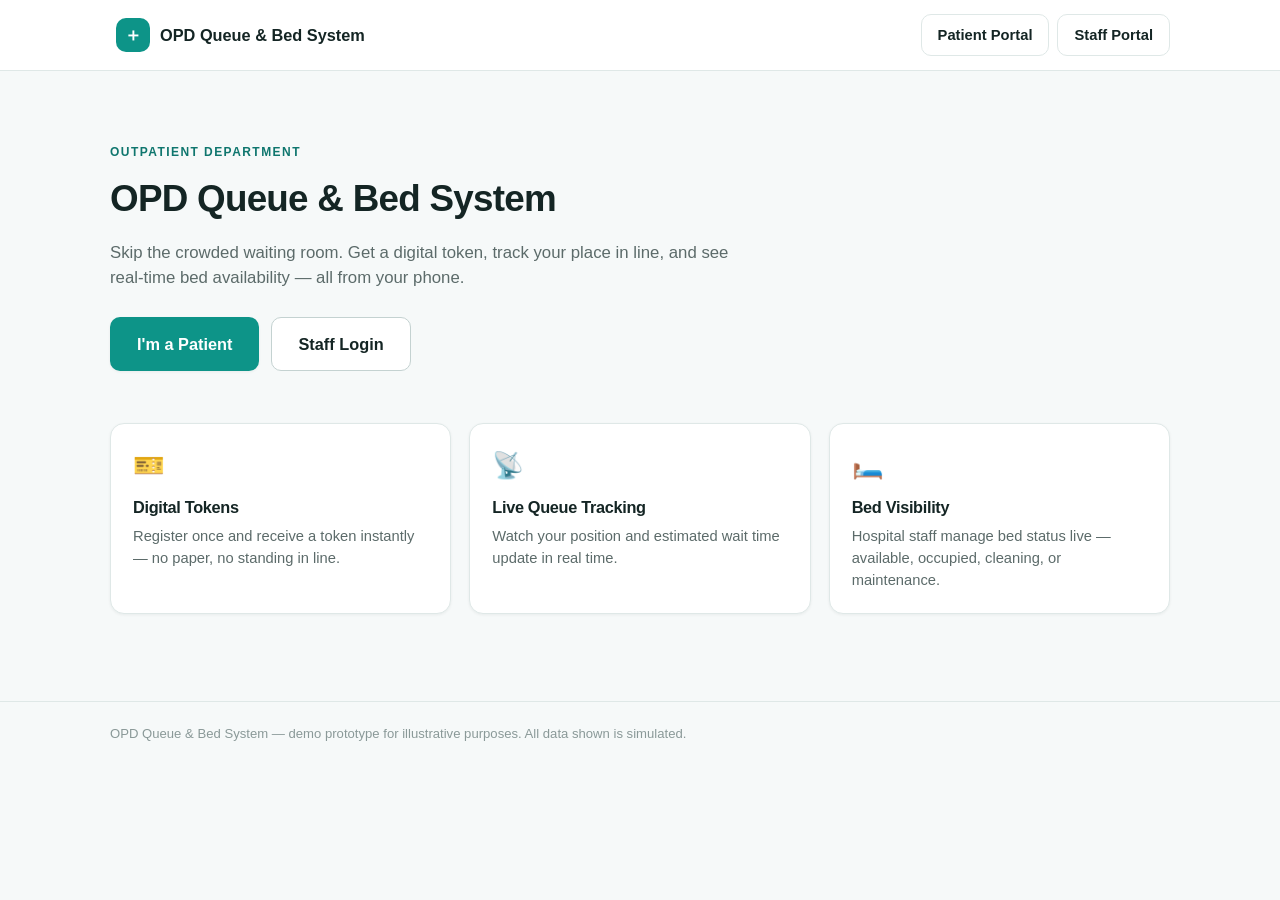
==== Frontend/index.html @ 90260866 "First Frontend" ====
<!DOCTYPE html>
<html lang="en">
<head>
<meta charset="UTF-8">
<meta name="viewport" content="width=device-width, initial-scale=1.0">
<title>OPD Queue &amp; Bed System</title>
<link rel="stylesheet" href="style.css">
</head>
<body>

  <!-- Toasts -->
  <div id="toast-container" class="toast-container" aria-live="polite" aria-atomic="true"></div>

  <!-- Global loading overlay -->
  <div id="loading-overlay" class="loading-overlay hidden" role="status" aria-live="polite">
    <div class="spinner" aria-hidden="true"></div>
    <p id="loading-text">Loading…</p>
  </div>

  <header class="app-header">
    <div class="container header-inner">
      <button class="logo-btn" data-nav="home" aria-label="Go to home">
        <span class="logo-mark" aria-hidden="true">＋</span>
        <span class="logo-text">OPD Queue &amp; Bed System</span>
      </button>
      <nav class="header-nav" aria-label="Main navigation">
        <button class="nav-link" data-nav="patient-portal">Patient Portal</button>
        <button class="nav-link" data-nav="staff-entry">Staff Portal</button>
      </nav>
    </div>
  </header>

  <main>

    <!-- ============ HOME ============ -->
    <section id="home" class="view active">
      <div class="container">
        <div class="hero">
          <p class="eyebrow">Outpatient Department</p>
          <h1>OPD Queue &amp; Bed System</h1>
          <p class="hero-sub">Skip the crowded waiting room. Get a digital token, track your place in line, and see real-time bed availability — all from your phone.</p>
          <div class="hero-actions">
            <button class="btn btn-primary btn-lg" data-nav="patient-portal">I'm a Patient</button>
            <button class="btn btn-outline btn-lg" data-nav="staff-entry">Staff Login</button>
          </div>
        </div>

        <div class="feature-grid" role="list">
          <div class="feature-card" role="listitem">
            <div class="feature-icon" aria-hidden="true">🎫</div>
            <h3>Digital Tokens</h3>
            <p>Register once and receive a token instantly — no paper, no standing in line.</p>
          </div>
          <div class="feature-card" role="listitem">
            <div class="feature-icon" aria-hidden="true">📡</div>
            <h3>Live Queue Tracking</h3>
            <p>Watch your position and estimated wait time update in real time.</p>
          </div>
          <div class="feature-card" role="listitem">
            <div class="feature-icon" aria-hidden="true">🛏️</div>
            <h3>Bed Visibility</h3>
            <p>Hospital staff manage bed status live — available, occupied, cleaning, or maintenance.</p>
          </div>
        </div>
      </div>
    </section>

    <!-- ============ PATIENT PORTAL: HOSPITAL LIST ============ -->
    <section id="patient-portal" class="view">
      <div class="container">
        <button class="link-back" data-nav="home">← Home</button>
        <h2>Select a Hospital</h2>
        <p class="section-sub">Choose a hospital to view departments, current queues, and get a token.</p>
        <div id="hospital-list" class="grid hospital-grid"></div>
      </div>
    </section>

    <!-- ============ PATIENT PORTAL: HOSPITAL DETAIL ============ -->
    <section id="hospital-detail" class="view">
      <div class="container">
        <button class="link-back" data-back>← All Hospitals</button>
        <div id="hospital-detail-header" class="hospital-detail-header"></div>
        <h3 class="section-heading">Departments</h3>
        <p class="section-sub">Pick a department to see its live queue and get a token.</p>
        <div id="department-list" class="grid department-grid"></div>
      </div>
    </section>

    <!-- ============ PATIENT PORTAL: TOKEN FORM ============ -->
    <section id="token-form-view" class="view">
      <div class="container narrow">
        <button class="link-back" data-back>← Back</button>
        <h2>Get Your Token</h2>
        <p id="tf-context" class="section-sub"></p>

        <form id="token-form" class="card form-card" novalidate>
          <div id="tf-error" class="form-error hidden" role="alert"></div>

          <div class="field">
            <label for="tf-name">Full name</label>
            <input type="text" id="tf-name" class="input" placeholder="e.g. Ananya Iyer" required autocomplete="name">
          </div>

          <div class="field-row">
            <div class="field">
              <label for="tf-age">Age</label>
              <input type="number" id="tf-age" class="input" placeholder="e.g. 34" min="0" max="120" required>
            </div>
            <div class="field">
              <label for="tf-gender">Gender</label>
              <select id="tf-gender" class="input" required>
                <option value="" disabled selected>Select</option>
                <option value="Female">Female</option>
                <option value="Male">Male</option>
                <option value="Other">Other</option>
              </select>
            </div>
          </div>

          <div class="field">
            <label for="tf-phone">Phone number</label>
            <input type="tel" id="tf-phone" class="input" placeholder="e.g. 98765 43210" required autocomplete="tel">
          </div>

          <div class="field">
            <label for="tf-department">Department</label>
            <select id="tf-department" class="input" required></select>
          </div>

          <button type="submit" class="btn btn-primary btn-lg btn-block" id="tf-submit">
            <span class="btn-label">Generate Token</span>
            <span class="btn-spinner hidden" aria-hidden="true"></span>
          </button>
        </form>
      </div>
    </section>

    <!-- ============ PATIENT PORTAL: TOKEN RESULT ============ -->
    <section id="token-result" class="view">
      <div class="container narrow">
        <h2>You're in the queue</h2>
        <div id="token-result-card" class="token-board"></div>
        <div class="result-actions">
          <button class="btn btn-primary btn-lg btn-block" data-action="track-token">Track My Token</button>
          <button class="btn btn-outline btn-block" data-nav="home">Back to Home</button>
        </div>
      </div>
    </section>

    <!-- ============ PATIENT PORTAL: LIVE TRACKER ============ -->
    <section id="live-tracker" class="view">
      <div class="container narrow">
        <button class="link-back" data-nav="home">← Home</button>
        <h2>Your Queue Status</h2>
        <div id="live-tracker-content"></div>
      </div>
    </section>

    <!-- ============ STAFF: LOGIN ============ -->
    <section id="staff-entry" class="view">
      <div class="container narrow">
        <button class="link-back" data-nav="home">← Home</button>
        <h2>Staff Login</h2>
        <p class="section-sub">Sign in to manage reception, queues, and beds.</p>

        <form id="staff-login-form" class="card form-card" novalidate>
          <div id="staff-login-error" class="form-error hidden" role="alert"></div>
          <div class="field">
            <label for="staff-username">Username</label>
            <input type="text" id="staff-username" class="input" autocomplete="username" required>
          </div>
          <div class="field">
            <label for="staff-password">Password</label>
            <input type="password" id="staff-password" class="input" autocomplete="current-password" required>
          </div>
          <button type="submit" class="btn btn-primary btn-lg btn-block">Login</button>
          <p class="hint-text">Demo credentials — username: <strong>staff</strong>, password: <strong>staff123</strong></p>
        </form>
      </div>
    </section>

    <!-- ============ STAFF: DASHBOARD ============ -->
    <section id="staff-dashboard" class="view">
      <div class="container">
        <div class="dashboard-topbar">
          <h2>Staff Dashboard</h2>
          <button class="btn btn-outline" data-action="staff-logout">Logout</button>
        </div>

        <div class="dashboard-layout">
          <nav class="dashboard-tabs" aria-label="Staff sections">
            <button class="tab-btn active" data-staff-tab="reception">🧾 Reception</button>
            <button class="tab-btn" data-staff-tab="queue-mgmt">📋 Queue Management</button>
            <button class="tab-btn" data-staff-tab="bed-mgmt">🛏️ Bed Management</button>
            <button class="tab-btn" data-staff-tab="admin">📊 Admin Overview</button>
          </nav>

          <div class="dashboard-content">

            <!-- RECEPTION -->
            <div id="tab-reception" class="staff-tab active">
              <div class="two-col">
                <div class="card form-card">
                  <h3>Register New Patient</h3>
                  <form id="register-form" novalidate>
                    <div id="reg-error" class="form-error hidden" role="alert"></div>
                    <div class="field">
                      <label for="reg-hospital">Hospital</label>
                      <select id="reg-hospital" class="input" required></select>
                    </div>
                    <div class="field">
                      <label for="reg-department">Department</label>
                      <select id="reg-department" class="input" required></select>
                    </div>
                    <div class="field">
                      <label for="reg-name">Full name</label>
                      <input type="text" id="reg-name" class="input" required>
                    </div>
                    <div class="field-row">
                      <div class="field">
                        <label for="reg-age">Age</label>
                        <input type="number" id="reg-age" class="input" min="0" max="120" required>
                      </div>
                      <div class="field">
                        <label for="reg-gender">Gender</label>
                        <select id="reg-gender" class="input" required>
                          <option value="" disabled selected>Select</option>
                          <option value="Female">Female</option>
                          <option value="Male">Male</option>
                          <option value="Other">Other</option>
                        </select>
                      </div>
                    </div>
                    <div class="field">
                      <label for="reg-phone">Phone number</label>
                      <input type="tel" id="reg-phone" class="input" required>
                    </div>
                    <button type="submit" class="btn btn-primary btn-block" id="reg-submit">
                      <span class="btn-label">Register &amp; Generate Token</span>
                      <span class="btn-spinner hidden" aria-hidden="true"></span>
                    </button>
                  </form>
                </div>

                <div class="card">
                  <h3>Today's Tokens</h3>
                  <div id="todays-tokens-list" class="token-list"></div>
                </div>
              </div>
            </div>

            <!-- QUEUE MANAGEMENT -->
            <div id="tab-queue-mgmt" class="staff-tab">
              <div class="field-row select-bar">
                <div class="field">
                  <label for="qm-hospital">Hospital</label>
                  <select id="qm-hospital" class="input"></select>
                </div>
                <div class="field">
                  <label for="qm-department">Department</label>
                  <select id="qm-department" class="input"></select>
                </div>
              </div>

              <div id="qm-now-serving" class="now-serving-panel"></div>

              <h3 class="section-heading">Waiting Queue</h3>
              <div id="qm-queue-list" class="token-list"></div>

              <h3 class="section-heading">Recent Activity</h3>
              <div id="qm-recent" class="token-list muted-list"></div>
            </div>

            <!-- BED MANAGEMENT -->
            <div id="tab-bed-mgmt" class="staff-tab">
              <div class="field select-bar">
                <label for="bed-hospital">Hospital</label>
                <select id="bed-hospital" class="input"></select>
              </div>
              <div class="legend" aria-hidden="true">
                <span class="legend-item"><span class="dot dot-available"></span>Available</span>
                <span class="legend-item"><span class="dot dot-occupied"></span>Occupied</span>
                <span class="legend-item"><span class="dot dot-cleaning"></span>Cleaning</span>
                <span class="legend-item"><span class="dot dot-maintenance"></span>Maintenance</span>
              </div>
              <div id="bed-grid" class="bed-grid"></div>
            </div>

            <!-- ADMIN OVERVIEW -->
            <div id="tab-admin" class="staff-tab">
              <div class="field select-bar">
                <label for="admin-hospital">Hospital</label>
                <select id="admin-hospital" class="input"></select>
              </div>
              <div id="admin-stats"></div>
            </div>

          </div>
        </div>
      </div>
    </section>

  </main>

  <!-- Bed modal -->
  <div id="bed-modal" class="modal-overlay hidden">
    <div class="modal" role="dialog" aria-modal="true" aria-labelledby="bed-modal-title">
      <button class="modal-close" data-action="close-modal" aria-label="Close">✕</button>
      <h3 id="bed-modal-title">Bed</h3>
      <p id="bed-modal-current" class="section-sub"></p>
      <div class="field">
        <label for="bed-status-select">Status</label>
        <select id="bed-status-select" class="input">
          <option value="available">Available</option>
          <option value="occupied">Occupied</option>
          <option value="cleaning">Cleaning</option>
          <option value="maintenance">Maintenance</option>
        </select>
      </div>
      <div class="field" id="bed-patient-field">
        <label for="bed-patient-name">Patient name</label>
        <input type="text" id="bed-patient-name" class="input" placeholder="Patient name">
      </div>
      <div class="modal-actions">
        <button class="btn btn-primary btn-block" data-action="save-bed">Save Changes</button>
        <button class="btn btn-outline btn-block" data-action="release-bed">Release Bed</button>
      </div>
    </div>
  </div>

  <!-- Confirm modal -->
  <div id="confirm-modal" class="modal-overlay hidden">
    <div class="modal modal-sm" role="alertdialog" aria-modal="true" aria-labelledby="confirm-title">
      <h3 id="confirm-title">Please confirm</h3>
      <p id="confirm-message"></p>
      <div class="modal-actions">
        <button id="confirm-yes" class="btn btn-danger btn-block">Yes, continue</button>
        <button id="confirm-no" class="btn btn-outline btn-block">Cancel</button>
      </div>
    </div>
  </div>

  <footer class="app-footer">
    <div class="container">
      <p>OPD Queue &amp; Bed System — demo prototype for illustrative purposes. All data shown is simulated.</p>
    </div>
  </footer>

  <script src="script.js"></script>
</body>
</html>
---- Frontend/style.css ----
/* =========================================================
   OPD Queue & Bed System — Stylesheet
   ========================================================= */

/* ---------- Reset ---------- */
*, *::before, *::after { box-sizing: border-box; }
html, body, h1, h2, h3, h4, p, ul, ol, li, form, fieldset, figure { margin: 0; padding: 0; }
ul, ol { list-style: none; }
button { font: inherit; }
img { max-width: 100%; display: block; }

/* ---------- Design tokens ---------- */
:root {
  --primary: #0d9488;
  --primary-dark: #0f766e;
  --primary-darker: #115e59;
  --primary-light: #ccfbf1;
  --primary-tint: #f0fdfa;

  --bg: #f6f9f9;
  --surface: #ffffff;
  --surface-sunken: #eef3f3;

  --text: #142524;
  --text-muted: #5c6b6a;
  --text-faint: #8a9998;

  --border: #dfe8e7;
  --border-strong: #c4d2d1;

  --success: #157f3c;
  --success-bg: #e3f6e9;
  --success-border: #b7e4c7;

  --warning: #a4650a;
  --warning-bg: #fdf1dc;
  --warning-border: #f3d59b;

  --danger: #b3261e;
  --danger-bg: #fce8e6;
  --danger-border: #f3bcb8;

  --muted: #5d6a72;
  --muted-bg: #eaedf0;
  --muted-border: #d3d9de;

  --radius-lg: 18px;
  --radius: 14px;
  --radius-sm: 10px;
  --radius-xs: 6px;

  --shadow-sm: 0 1px 3px rgba(16, 40, 38, 0.06);
  --shadow-md: 0 6px 20px rgba(16, 40, 38, 0.08);
  --shadow-lg: 0 16px 40px rgba(16, 40, 38, 0.14);

  --transition: 160ms ease;
  --font-body: -apple-system, BlinkMacSystemFont, "Segoe UI", Roboto, Helvetica, Arial, sans-serif;
  --font-display: -apple-system, BlinkMacSystemFont, "Segoe UI", Roboto, Helvetica, Arial, sans-serif;
  --font-mono: "SF Mono", "SFMono-Regular", "Roboto Mono", Consolas, "Courier New", monospace;
}

@media (prefers-reduced-motion: reduce) {
  *, *::before, *::after { animation-duration: 0.001ms !important; animation-iteration-count: 1 !important; transition-duration: 0.001ms !important; }
}

/* ---------- Base ---------- */
html { scroll-behavior: smooth; }
body {
  font-family: var(--font-body);
  background: var(--bg);
  color: var(--text);
  line-height: 1.5;
  -webkit-font-smoothing: antialiased;
}

:focus-visible {
  outline: 3px solid var(--primary-dark);
  outline-offset: 2px;
  border-radius: var(--radius-xs);
}

.container { max-width: 1100px; margin: 0 auto; padding: 0 20px; }
.container.narrow { max-width: 560px; }

main { min-height: 70vh; padding: 32px 0 64px; }

h1, h2, h3, h4 { font-family: var(--font-display); font-weight: 800; letter-spacing: -0.02em; color: var(--text); }
h2 { font-size: 1.6rem; margin-bottom: 6px; }
h3 { font-size: 1.15rem; margin-bottom: 12px; }
.section-heading { margin-top: 36px; }
.section-sub { color: var(--text-muted); margin-bottom: 20px; font-size: 0.97rem; }
.hint-text { color: var(--text-faint); font-size: 0.85rem; margin-top: 14px; text-align: center; }

/* ---------- Views (JS router) ---------- */
.view { display: none; animation: fadeIn 220ms ease; }
.view.active { display: block; }
@keyframes fadeIn { from { opacity: 0; transform: translateY(6px); } to { opacity: 1; transform: translateY(0); } }

/* ---------- Header ---------- */
.app-header {
  background: var(--surface);
  border-bottom: 1px solid var(--border);
  position: sticky; top: 0; z-index: 40;
}
.header-inner { display: flex; align-items: center; justify-content: space-between; padding: 14px 20px; gap: 12px; flex-wrap: wrap; }
.logo-btn {
  display: flex; align-items: center; gap: 10px;
  background: none; border: none; cursor: pointer; color: var(--text);
  font-weight: 800; font-size: 1.02rem;
}
.logo-mark {
  display: inline-flex; align-items: center; justify-content: center;
  width: 34px; height: 34px; border-radius: 10px;
  background: var(--primary); color: #fff; font-size: 1.1rem; font-weight: 900;
}
.header-nav { display: flex; gap: 8px; }
.nav-link {
  background: none; border: 1px solid var(--border); color: var(--text);
  padding: 9px 16px; border-radius: var(--radius-sm); cursor: pointer;
  transition: var(--transition); font-weight: 600; font-size: 0.92rem;
}
.nav-link:hover { border-color: var(--primary); color: var(--primary-dark); background: var(--primary-tint); }

.link-back {
  background: none; border: none; color: var(--primary-dark); font-weight: 700;
  cursor: pointer; padding: 6px 0; margin-bottom: 14px; font-size: 0.92rem;
}
.link-back:hover { text-decoration: underline; }

/* ---------- Hero ---------- */
.hero { padding: 40px 0 8px; max-width: 640px; }
.eyebrow { text-transform: uppercase; letter-spacing: 0.12em; font-size: 0.75rem; font-weight: 700; color: var(--primary-dark); margin-bottom: 10px; }
.hero h1 { font-size: 2.3rem; margin-bottom: 14px; }
.hero-sub { color: var(--text-muted); font-size: 1.05rem; margin-bottom: 26px; }
.hero-actions { display: flex; gap: 12px; flex-wrap: wrap; margin-bottom: 44px; }

.feature-grid { display: grid; grid-template-columns: repeat(3, 1fr); gap: 18px; padding-bottom: 12px; }
.feature-card {
  background: var(--surface); border: 1px solid var(--border); border-radius: var(--radius);
  padding: 22px; box-shadow: var(--shadow-sm); transition: transform var(--transition), box-shadow var(--transition);
}
.feature-card:hover { transform: translateY(-3px); box-shadow: var(--shadow-md); }
.feature-icon { font-size: 1.6rem; margin-bottom: 10px; }
.feature-card h3 { font-size: 1.02rem; margin-bottom: 6px; }
.feature-card p { color: var(--text-muted); font-size: 0.92rem; }

/* ---------- Buttons ---------- */
.btn {
  display: inline-flex; align-items: center; justify-content: center; gap: 8px;
  border-radius: var(--radius-sm); border: 1px solid transparent;
  padding: 11px 20px; font-weight: 700; font-size: 0.95rem; cursor: pointer;
  transition: transform 100ms ease, box-shadow var(--transition), background var(--transition), border-color var(--transition), opacity var(--transition);
  min-height: 46px;
}
.btn:active { transform: scale(0.98); }
.btn:disabled { opacity: 0.55; cursor: not-allowed; transform: none; }
.btn-primary { background: var(--primary); color: #fff; box-shadow: var(--shadow-sm); }
.btn-primary:hover:not(:disabled) { background: var(--primary-dark); box-shadow: var(--shadow-md); }
.btn-outline { background: var(--surface); color: var(--text); border-color: var(--border-strong); }
.btn-outline:hover:not(:disabled) { border-color: var(--primary); color: var(--primary-dark); }
.btn-danger { background: var(--danger); color: #fff; }
.btn-danger:hover:not(:disabled) { background: #8f1e17; }
.btn-ghost { background: none; border-color: transparent; color: var(--text-muted); }
.btn-ghost:hover:not(:disabled) { background: var(--surface-sunken); }
.btn-sm { padding: 7px 14px; font-size: 0.85rem; min-height: 36px; }
.btn-lg { padding: 14px 26px; font-size: 1.02rem; min-height: 52px; }
.btn-block { width: 100%; }

.btn-spinner {
  width: 16px; height: 16px; border-radius: 50%;
  border: 2.5px solid rgba(255,255,255,0.5); border-top-color: #fff;
  animation: spin 700ms linear infinite;
}
.btn-outline .btn-spinner { border-color: rgba(15,118,110,0.25); border-top-color: var(--primary-dark); }

/* ---------- Cards / grids ---------- */
.card {
  background: var(--surface); border: 1px solid var(--border); border-radius: var(--radius);
  padding: 22px; box-shadow: var(--shadow-sm);
}
.grid { display: grid; gap: 18px; }
.hospital-grid { grid-template-columns: repeat(auto-fill, minmax(280px, 1fr)); }
.department-grid { grid-template-columns: repeat(auto-fill, minmax(260px, 1fr)); }

.hospital-card, .department-card {
  background: var(--surface); border: 1px solid var(--border); border-radius: var(--radius);
  padding: 20px; box-shadow: var(--shadow-sm); transition: transform var(--transition), box-shadow var(--transition);
  display: flex; flex-direction: column; gap: 10px;
}
.hospital-card:hover, .department-card:hover { transform: translateY(-2px); box-shadow: var(--shadow-md); }
.hospital-card h3, .department-card h3 { font-size: 1.05rem; margin-bottom: 0; }
.hospital-card .location { color: var(--text-muted); font-size: 0.88rem; }
.stat-row { display: flex; gap: 14px; flex-wrap: wrap; font-size: 0.88rem; color: var(--text-muted); }
.stat-row strong { color: var(--text); font-family: var(--font-mono); font-weight: 700; }

.hospital-detail-header { margin-bottom: 10px; }
.hospital-detail-header h2 { margin-bottom: 4px; }
.hospital-detail-header .location { color: var(--text-muted); margin-bottom: 12px; }
.hospital-summary-row { display: flex; gap: 22px; flex-wrap: wrap; padding: 16px 0; border-top: 1px solid var(--border); border-bottom: 1px solid var(--border); margin-bottom: 6px; }
.summary-stat .num { font-family: var(--font-mono); font-size: 1.35rem; font-weight: 800; color: var(--primary-dark); display: block; }
.summary-stat .lbl { font-size: 0.82rem; color: var(--text-muted); }

/* ---------- Forms ---------- */
.form-card { max-width: 100%; }
.field { display: flex; flex-direction: column; gap: 6px; margin-bottom: 16px; }
.field-row { display: grid; grid-template-columns: 1fr 1fr; gap: 14px; }
.field-row .field { margin-bottom: 0; }
label { font-size: 0.88rem; font-weight: 700; color: var(--text); }
.input {
  border: 1.5px solid var(--border-strong); border-radius: var(--radius-sm);
  padding: 11px 13px; font-size: 0.97rem; background: var(--surface); color: var(--text);
  transition: border-color var(--transition), box-shadow var(--transition); width: 100%;
}
.input:focus { border-color: var(--primary); box-shadow: 0 0 0 3px var(--primary-light); outline: none; }
.input.invalid { border-color: var(--danger); }
select.input { appearance: auto; }
.form-error {
  background: var(--danger-bg); border: 1px solid var(--danger-border); color: var(--danger);
  padding: 10px 14px; border-radius: var(--radius-sm); font-size: 0.88rem; margin-bottom: 14px; font-weight: 600;
}
.select-bar { margin-bottom: 22px; max-width: 520px; }
.select-bar.field-row { max-width: 640px; }

/* ---------- Token board (signature LED-style display) ---------- */
.token-board {
  background: linear-gradient(160deg, var(--primary-darker), var(--primary-dark));
  color: #f0fdfa; border-radius: var(--radius-lg); padding: 30px 26px;
  box-shadow: var(--shadow-lg); margin: 18px 0 26px; text-align: center;
}
.token-board .tb-label { text-transform: uppercase; letter-spacing: 0.14em; font-size: 0.72rem; opacity: 0.75; font-weight: 700; margin-bottom: 8px; }
.token-board .tb-number {
  font-family: var(--font-mono); font-size: 3.1rem; font-weight: 800; letter-spacing: 0.04em;
  font-variant-numeric: tabular-nums; margin-bottom: 4px;
}
.token-board .tb-dept { font-size: 1rem; opacity: 0.9; margin-bottom: 18px; }
.token-board .tb-meta { display: flex; justify-content: center; gap: 28px; flex-wrap: wrap; padding-top: 16px; border-top: 1px dashed rgba(255,255,255,0.25); }
.token-board .tb-meta .m-num { font-family: var(--font-mono); font-size: 1.4rem; font-weight: 800; display: block; }
.token-board .tb-meta .m-lbl { font-size: 0.76rem; opacity: 0.8; }
.token-board .tb-qr {
  width: 84px; height: 84px; border: 2px dashed rgba(255,255,255,0.5); border-radius: var(--radius-sm);
  margin: 18px auto 0; display: flex; align-items: center; justify-content: center;
  font-size: 0.62rem; letter-spacing: 0.05em; opacity: 0.8; text-align: center; padding: 6px;
}
.result-actions { display: flex; flex-direction: column; gap: 10px; }

/* Compact "now serving" placard used in queue mgmt / trackers */
.now-serving-panel {
  background: var(--surface); border: 1px solid var(--border); border-radius: var(--radius);
  padding: 20px; box-shadow: var(--shadow-sm); margin-bottom: 8px;
}
.ns-empty { color: var(--text-muted); font-size: 0.94rem; }
.ns-head { display: flex; align-items: center; justify-content: space-between; gap: 14px; flex-wrap: wrap; margin-bottom: 14px; }
.ns-token {
  font-family: var(--font-mono); font-weight: 800; font-size: 2rem; color: var(--primary-darker);
  background: var(--primary-tint); border: 1px solid var(--primary-light); border-radius: var(--radius-sm);
  padding: 8px 18px;
}
.ns-info { color: var(--text-muted); font-size: 0.9rem; }
.ns-info strong { color: var(--text); }
.ns-actions { display: flex; gap: 10px; flex-wrap: wrap; }

/* ---------- Queue trail (signature element) ---------- */
.queue-trail { display: flex; align-items: center; gap: 8px; overflow-x: auto; padding: 14px 2px 8px; }
.trail-pill {
  flex: 0 0 auto; min-width: 46px; height: 40px; border-radius: 12px;
  display: flex; align-items: center; justify-content: center; font-family: var(--font-mono);
  font-weight: 700; font-size: 0.82rem; background: var(--surface-sunken); color: var(--text-muted);
  border: 1.5px solid var(--border); position: relative; padding: 0 8px;
}
.trail-pill.is-current { background: var(--warning-bg); border-color: var(--warning-border); color: var(--warning); box-shadow: 0 0 0 3px rgba(164,101,10,0.12); }
.trail-pill.is-me { background: var(--primary); color: #fff; border-color: var(--primary-dark); }
.trail-pill.is-me::after {
  content: "YOU"; position: absolute; top: -18px; left: 50%; transform: translateX(-50%);
  font-size: 0.6rem; letter-spacing: 0.06em; color: var(--primary-dark); font-weight: 800;
}
.trail-arrow { color: var(--text-faint); flex: 0 0 auto; }
.trail-empty { color: var(--text-faint); font-size: 0.85rem; padding: 8px 0; }

/* pulse for the "current/called" pill */
.trail-pill.is-current { animation: pulseRing 1.6s ease-in-out infinite; }
@keyframes pulseRing {
  0%, 100% { box-shadow: 0 0 0 3px rgba(164,101,10,0.12); }
  50% { box-shadow: 0 0 0 6px rgba(164,101,10,0.05); }
}

/* ---------- Live tracker ---------- */
.tracker-status { text-align: center; padding: 6px 0 20px; }
.tracker-status .status-big { font-size: 1.3rem; font-weight: 800; margin-bottom: 4px; }
.tracker-grid { display: grid; grid-template-columns: 1fr 1fr; gap: 14px; margin: 18px 0; }
.tracker-metric { background: var(--surface); border: 1px solid var(--border); border-radius: var(--radius); padding: 18px; text-align: center; box-shadow: var(--shadow-sm); }
.tracker-metric .num { font-family: var(--font-mono); font-size: 1.8rem; font-weight: 800; color: var(--primary-dark); display: block; }
.tracker-metric .lbl { font-size: 0.82rem; color: var(--text-muted); margin-top: 2px; }
.empty-state { text-align: center; padding: 50px 20px; color: var(--text-muted); }
.empty-state .empty-icon { font-size: 2rem; margin-bottom: 10px; }

/* ---------- Badges ---------- */
.badge {
  display: inline-flex; align-items: center; gap: 6px; font-size: 0.76rem; font-weight: 700;
  padding: 4px 10px; border-radius: 999px; border: 1px solid transparent; white-space: nowrap;
  text-transform: uppercase; letter-spacing: 0.03em;
}
.badge::before { content: ""; width: 7px; height: 7px; border-radius: 50%; background: currentColor; flex: 0 0 auto; }
.badge-waiting { background: var(--muted-bg); color: var(--muted); border-color: var(--muted-border); }
.badge-called { background: var(--warning-bg); color: var(--warning); border-color: var(--warning-border); }
.badge-completed { background: var(--success-bg); color: var(--success); border-color: var(--success-border); }
.badge-skipped { background: var(--muted-bg); color: var(--muted); border-color: var(--muted-border); }
.badge-noshow { background: var(--danger-bg); color: var(--danger); border-color: var(--danger-border); }
.badge-available { background: var(--success-bg); color: var(--success); border-color: var(--success-border); }
.badge-occupied { background: var(--danger-bg); color: var(--danger); border-color: var(--danger-border); }
.badge-cleaning { background: var(--warning-bg); color: var(--warning); border-color: var(--warning-border); }
.badge-maintenance { background: var(--muted-bg); color: var(--muted); border-color: var(--muted-border); }

/* ---------- Token list (reception / queue mgmt) ---------- */
.token-list { display: flex; flex-direction: column; gap: 10px; max-height: 480px; overflow-y: auto; padding-right: 2px; }
.token-list.muted-list { opacity: 0.85; }
.token-row {
  display: flex; align-items: center; justify-content: space-between; gap: 12px;
  background: var(--surface); border: 1px solid var(--border); border-radius: var(--radius-sm);
  padding: 12px 14px; flex-wrap: wrap;
}
.token-row .tr-left { display: flex; align-items: center; gap: 12px; flex-wrap: wrap; }
.token-row .tr-num { font-family: var(--font-mono); font-weight: 800; color: var(--primary-dark); font-size: 1rem; min-width: 52px; }
.token-row .tr-name { font-weight: 600; }
.token-row .tr-meta { color: var(--text-muted); font-size: 0.82rem; }
.token-row .tr-actions { display: flex; gap: 8px; flex-wrap: wrap; }
.empty-row { color: var(--text-faint); font-size: 0.9rem; padding: 14px 2px; text-align: center; }

/* ---------- Dashboard layout ---------- */
.dashboard-topbar { display: flex; align-items: center; justify-content: space-between; margin-bottom: 18px; flex-wrap: wrap; gap: 12px; }
.dashboard-layout { display: grid; grid-template-columns: 210px 1fr; gap: 22px; align-items: start; }
.dashboard-tabs { display: flex; flex-direction: column; gap: 6px; background: var(--surface); border: 1px solid var(--border); border-radius: var(--radius); padding: 10px; position: sticky; top: 84px; }
.tab-btn {
  text-align: left; background: none; border: none; padding: 11px 12px; border-radius: var(--radius-sm);
  cursor: pointer; font-weight: 600; color: var(--text-muted); font-size: 0.92rem; transition: var(--transition);
}
.tab-btn:hover { background: var(--surface-sunken); color: var(--text); }
.tab-btn.active { background: var(--primary-tint); color: var(--primary-darker); }
.dashboard-content { min-width: 0; }
.staff-tab { display: none; }
.staff-tab.active { display: block; animation: fadeIn 200ms ease; }

.two-col { display: grid; grid-template-columns: 1fr 1fr; gap: 20px; align-items: start; }

/* ---------- Bed grid ---------- */
.legend { display: flex; gap: 18px; flex-wrap: wrap; margin-bottom: 16px; font-size: 0.85rem; color: var(--text-muted); }
.legend-item { display: flex; align-items: center; gap: 6px; }
.dot { width: 10px; height: 10px; border-radius: 50%; display: inline-block; }
.dot-available { background: var(--success); }
.dot-occupied { background: var(--danger); }
.dot-cleaning { background: var(--warning); }
.dot-maintenance { background: var(--muted); }

.bed-grid { display: grid; grid-template-columns: repeat(auto-fill, minmax(140px, 1fr)); gap: 14px; }
.bed-card {
  border-radius: var(--radius); padding: 16px 14px; cursor: pointer; text-align: left;
  border: 1.5px solid var(--border); background: var(--surface); transition: transform var(--transition), box-shadow var(--transition);
  display: flex; flex-direction: column; gap: 8px;
}
.bed-card:hover { transform: translateY(-2px); box-shadow: var(--shadow-md); }
.bed-card .bed-num { font-family: var(--font-mono); font-weight: 800; font-size: 1.1rem; }
.bed-card .bed-patient { font-size: 0.8rem; color: var(--text-muted); }
.bed-card.bed-available { background: var(--success-bg); border-color: var(--success-border); }
.bed-card.bed-occupied { background: var(--danger-bg); border-color: var(--danger-border); }
.bed-card.bed-cleaning { background: var(--warning-bg); border-color: var(--warning-border); }
.bed-card.bed-maintenance { background: var(--muted-bg); border-color: var(--muted-border); }

/* ---------- Admin stats ---------- */
.stat-cards { display: grid; grid-template-columns: repeat(auto-fit, minmax(200px, 1fr)); gap: 16px; margin-bottom: 22px; }
.stat-card { background: var(--surface); border: 1px solid var(--border); border-radius: var(--radius); padding: 20px; box-shadow: var(--shadow-sm); }
.stat-card .sc-num { font-family: var(--font-mono); font-size: 1.9rem; font-weight: 800; color: var(--primary-dark); display: block; }
.stat-card .sc-lbl { color: var(--text-muted); font-size: 0.86rem; margin-top: 4px; }
.bed-bar-wrap { background: var(--surface); border: 1px solid var(--border); border-radius: var(--radius); padding: 20px; }
.bed-bar-track { height: 18px; border-radius: 999px; background: var(--muted-bg); overflow: hidden; display: flex; margin: 10px 0; }
.bed-bar-fill { background: var(--danger); height: 100%; }
.bed-bar-legend { display: flex; justify-content: space-between; font-size: 0.85rem; color: var(--text-muted); }

/* ---------- Toasts ---------- */
.toast-container { position: fixed; bottom: 18px; right: 18px; z-index: 200; display: flex; flex-direction: column; gap: 10px; max-width: 340px; }
.toast {
  background: var(--surface); border-left: 4px solid var(--primary); border-radius: var(--radius-sm);
  padding: 13px 16px; box-shadow: var(--shadow-lg); font-size: 0.9rem; font-weight: 600;
  animation: toastIn 220ms ease;
}
.toast.toast-success { border-left-color: var(--success); }
.toast.toast-error { border-left-color: var(--danger); }
.toast.toast-info { border-left-color: var(--primary); }
@keyframes toastIn { from { opacity: 0; transform: translateX(16px); } to { opacity: 1; transform: translateX(0); } }

/* ---------- Loading overlay & spinner ---------- */
.loading-overlay {
  position: fixed; inset: 0; background: rgba(20, 37, 36, 0.45); backdrop-filter: blur(1px);
  display: flex; flex-direction: column; align-items: center; justify-content: center; gap: 14px; z-index: 300;
}
.loading-overlay.hidden { display: none; }
.spinner { width: 42px; height: 42px; border-radius: 50%; border: 4px solid rgba(255,255,255,0.35); border-top-color: #fff; animation: spin 750ms linear infinite; }
#loading-text { color: #fff; font-weight: 700; }
@keyframes spin { to { transform: rotate(360deg); } }

/* ---------- Modals ---------- */
.modal-overlay {
  position: fixed; inset: 0; background: rgba(20, 37, 36, 0.5); display: flex; align-items: center;
  justify-content: center; z-index: 250; padding: 20px;
}
.modal-overlay.hidden { display: none; }
.modal {
  background: var(--surface); border-radius: var(--radius-lg); padding: 26px; width: 100%; max-width: 420px;
  box-shadow: var(--shadow-lg); position: relative; animation: modalIn 200ms ease;
}
.modal-sm { max-width: 360px; }
@keyframes modalIn { from { opacity: 0; transform: scale(0.96) translateY(8px); } to { opacity: 1; transform: scale(1) translateY(0); } }
.modal-close { position: absolute; top: 14px; right: 14px; background: none; border: none; font-size: 1.1rem; cursor: pointer; color: var(--text-muted); padding: 4px 8px; border-radius: var(--radius-xs); }
.modal-close:hover { background: var(--surface-sunken); }
.modal-actions { display: flex; flex-direction: column; gap: 10px; margin-top: 18px; }

/* ---------- Footer ---------- */
.app-footer { border-top: 1px solid var(--border); padding: 22px 0; color: var(--text-faint); font-size: 0.82rem; }

.hidden { display: none !important; }

/* =========================================================
   Responsive
   ========================================================= */
@media (max-width: 860px) {
  .dashboard-layout { grid-template-columns: 1fr; }
  .dashboard-tabs { position: static; flex-direction: row; overflow-x: auto; }
  .two-col { grid-template-columns: 1fr; }
}

@media (max-width: 640px) {
  .feature-grid { grid-template-columns: 1fr; }
  .hero h1 { font-size: 1.85rem; }
  .field-row { grid-template-columns: 1fr; }
  .header-inner { padding: 12px 16px; }
  .logo-text { font-size: 0.92rem; }
  .tracker-grid { grid-template-columns: 1fr 1fr; }
  .token-board .tb-number { font-size: 2.4rem; }
  .hero-actions .btn { width: 100%; }
  .stat-row { gap: 10px; }
  main { padding: 22px 0 48px; }
}
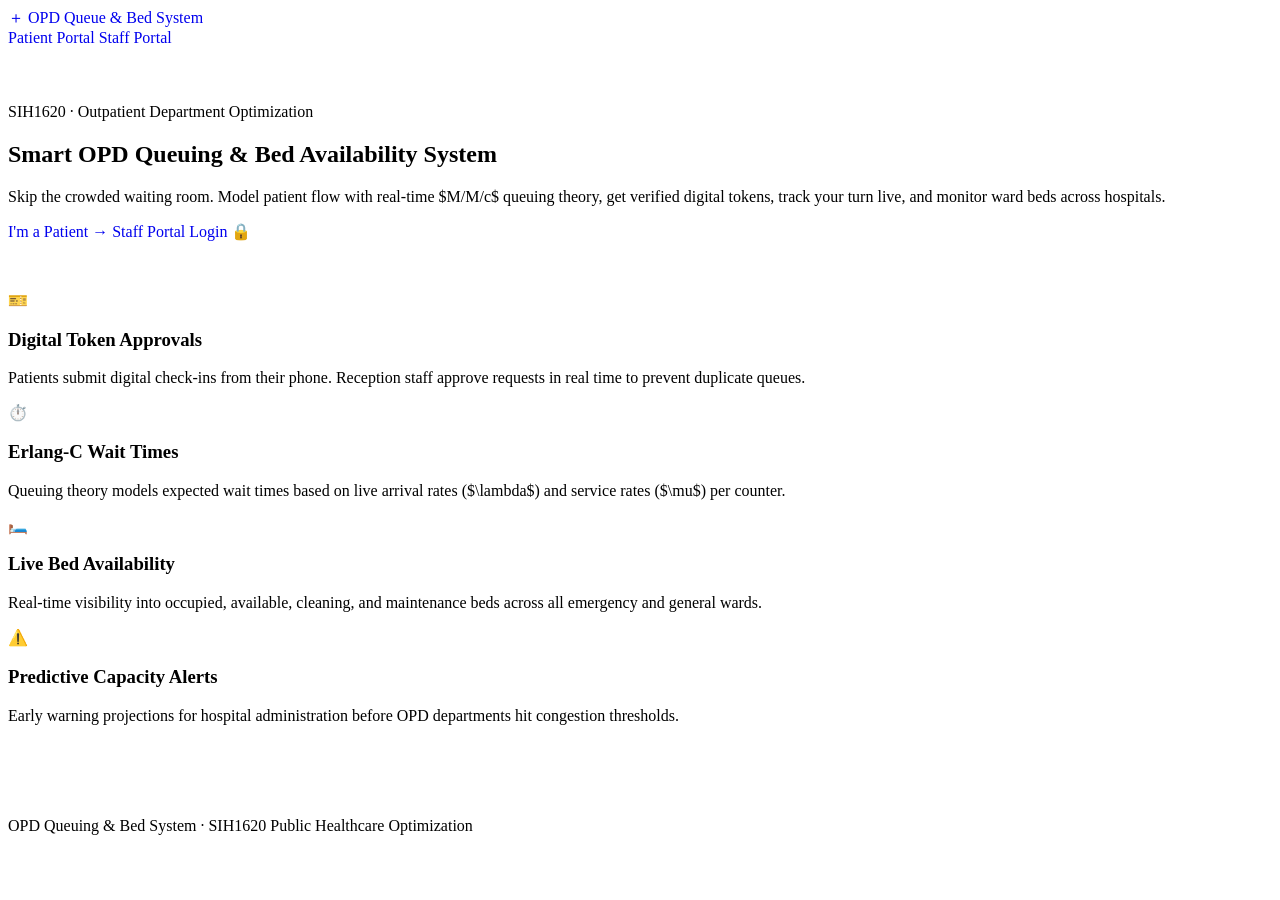
==== commit 38f8779a: "feat(auth, ui): implement token approval workflow, standalone pages, persistent cookie auth, and det" ====
--- a/Frontend/index.html
+++ b/Frontend/index.html
@@ -1,351 +1,70 @@
 <!DOCTYPE html>
 <html lang="en">
 <head>
-<meta charset="UTF-8">
-<meta name="viewport" content="width=device-width, initial-scale=1.0">
-<title>OPD Queue &amp; Bed System</title>
-<link rel="stylesheet" href="style.css">
+  <meta charset="UTF-8">
+  <meta name="viewport" content="width=device-width, initial-scale=1.0">
+  <title>OPD Queue &amp; Bed Availability System</title>
+  <link rel="stylesheet" href="/style.css">
 </head>
 <body>
 
-  <!-- Toasts -->
-  <div id="toast-container" class="toast-container" aria-live="polite" aria-atomic="true"></div>
-
-  <!-- Global loading overlay -->
-  <div id="loading-overlay" class="loading-overlay hidden" role="status" aria-live="polite">
-    <div class="spinner" aria-hidden="true"></div>
-    <p id="loading-text">Loading…</p>
-  </div>
-
   <header class="app-header">
     <div class="container header-inner">
-      <button class="logo-btn" data-nav="home" aria-label="Go to home">
+      <a href="/" class="logo-btn" style="text-decoration:none;">
         <span class="logo-mark" aria-hidden="true">＋</span>
         <span class="logo-text">OPD Queue &amp; Bed System</span>
-      </button>
+      </a>
       <nav class="header-nav" aria-label="Main navigation">
-        <button class="nav-link" data-nav="patient-portal">Patient Portal</button>
-        <button class="nav-link" data-nav="staff-entry">Staff Portal</button>
+        <a href="/patient" class="nav-link" style="text-decoration:none;">Patient Portal</a>
+        <a href="/staff" class="nav-link" style="text-decoration:none;">Staff Portal</a>
       </nav>
     </div>
   </header>
 
   <main>
+    <section class="container" style="padding-top: 40px; padding-bottom: 60px;">
+      <div class="hero">
+        <p class="eyebrow">SIH1620 · Outpatient Department Optimization</p>
+        <h1>Smart OPD Queuing &amp; Bed Availability System</h1>
+        <p class="hero-sub">
+          Skip the crowded waiting room. Model patient flow with real-time $M/M/c$ queuing theory, get verified digital tokens, track your turn live, and monitor ward beds across hospitals.
+        </p>
+        <div class="hero-actions">
+          <a href="/patient" class="btn btn-primary btn-lg" style="text-decoration:none;">I'm a Patient →</a>
+          <a href="/staff" class="btn btn-outline btn-lg" style="text-decoration:none;">Staff Portal Login 🔒</a>
+        </div>
+      </div>
 
-    <!-- ============ HOME ============ -->
-    <section id="home" class="view active">
-      <div class="container">
-        <div class="hero">
-          <p class="eyebrow">Outpatient Department</p>
-          <h1>OPD Queue &amp; Bed System</h1>
-          <p class="hero-sub">Skip the crowded waiting room. Get a digital token, track your place in line, and see real-time bed availability — all from your phone.</p>
-          <div class="hero-actions">
-            <button class="btn btn-primary btn-lg" data-nav="patient-portal">I'm a Patient</button>
-            <button class="btn btn-outline btn-lg" data-nav="staff-entry">Staff Login</button>
-          </div>
+      <div class="feature-grid" role="list" style="margin-top: 50px;">
+        <div class="feature-card" role="listitem">
+          <div class="feature-icon" aria-hidden="true">🎫</div>
+          <h3>Digital Token Approvals</h3>
+          <p>Patients submit digital check-ins from their phone. Reception staff approve requests in real time to prevent duplicate queues.</p>
         </div>
-
-        <div class="feature-grid" role="list">
-          <div class="feature-card" role="listitem">
-            <div class="feature-icon" aria-hidden="true">🎫</div>
-            <h3>Digital Tokens</h3>
-            <p>Register once and receive a token instantly — no paper, no standing in line.</p>
-          </div>
-          <div class="feature-card" role="listitem">
-            <div class="feature-icon" aria-hidden="true">📡</div>
-            <h3>Live Queue Tracking</h3>
-            <p>Watch your position and estimated wait time update in real time.</p>
-          </div>
-          <div class="feature-card" role="listitem">
-            <div class="feature-icon" aria-hidden="true">🛏️</div>
-            <h3>Bed Visibility</h3>
-            <p>Hospital staff manage bed status live — available, occupied, cleaning, or maintenance.</p>
-          </div>
+        <div class="feature-card" role="listitem">
+          <div class="feature-icon" aria-hidden="true">⏱️</div>
+          <h3>Erlang-C Wait Times</h3>
+          <p>Queuing theory models expected wait times based on live arrival rates ($\lambda$) and service rates ($\mu$) per counter.</p>
+        </div>
+        <div class="feature-card" role="listitem">
+          <div class="feature-icon" aria-hidden="true">🛏️</div>
+          <h3>Live Bed Availability</h3>
+          <p>Real-time visibility into occupied, available, cleaning, and maintenance beds across all emergency and general wards.</p>
+        </div>
+        <div class="feature-card" role="listitem">
+          <div class="feature-icon" aria-hidden="true">⚠️</div>
+          <h3>Predictive Capacity Alerts</h3>
+          <p>Early warning projections for hospital administration before OPD departments hit congestion thresholds.</p>
         </div>
       </div>
     </section>
-
-    <!-- ============ PATIENT PORTAL: HOSPITAL LIST ============ -->
-    <section id="patient-portal" class="view">
-      <div class="container">
-        <button class="link-back" data-nav="home">← Home</button>
-        <h2>Select a Hospital</h2>
-        <p class="section-sub">Choose a hospital to view departments, current queues, and get a token.</p>
-        <div id="hospital-list" class="grid hospital-grid"></div>
-      </div>
-    </section>
-
-    <!-- ============ PATIENT PORTAL: HOSPITAL DETAIL ============ -->
-    <section id="hospital-detail" class="view">
-      <div class="container">
-        <button class="link-back" data-back>← All Hospitals</button>
-        <div id="hospital-detail-header" class="hospital-detail-header"></div>
-        <h3 class="section-heading">Departments</h3>
-        <p class="section-sub">Pick a department to see its live queue and get a token.</p>
-        <div id="department-list" class="grid department-grid"></div>
-      </div>
-    </section>
-
-    <!-- ============ PATIENT PORTAL: TOKEN FORM ============ -->
-    <section id="token-form-view" class="view">
-      <div class="container narrow">
-        <button class="link-back" data-back>← Back</button>
-        <h2>Get Your Token</h2>
-        <p id="tf-context" class="section-sub"></p>
-
-        <form id="token-form" class="card form-card" novalidate>
-          <div id="tf-error" class="form-error hidden" role="alert"></div>
-
-          <div class="field">
-            <label for="tf-name">Full name</label>
-            <input type="text" id="tf-name" class="input" placeholder="e.g. Ananya Iyer" required autocomplete="name">
-          </div>
-
-          <div class="field-row">
-            <div class="field">
-              <label for="tf-age">Age</label>
-              <input type="number" id="tf-age" class="input" placeholder="e.g. 34" min="0" max="120" required>
-            </div>
-            <div class="field">
-              <label for="tf-gender">Gender</label>
-              <select id="tf-gender" class="input" required>
-                <option value="" disabled selected>Select</option>
-                <option value="Female">Female</option>
-                <option value="Male">Male</option>
-                <option value="Other">Other</option>
-              </select>
-            </div>
-          </div>
-
-          <div class="field">
-            <label for="tf-phone">Phone number</label>
-            <input type="tel" id="tf-phone" class="input" placeholder="e.g. 98765 43210" required autocomplete="tel">
-          </div>
-
-          <div class="field">
-            <label for="tf-department">Department</label>
-            <select id="tf-department" class="input" required></select>
-          </div>
-
-          <button type="submit" class="btn btn-primary btn-lg btn-block" id="tf-submit">
-            <span class="btn-label">Generate Token</span>
-            <span class="btn-spinner hidden" aria-hidden="true"></span>
-          </button>
-        </form>
-      </div>
-    </section>
-
-    <!-- ============ PATIENT PORTAL: TOKEN RESULT ============ -->
-    <section id="token-result" class="view">
-      <div class="container narrow">
-        <h2>You're in the queue</h2>
-        <div id="token-result-card" class="token-board"></div>
-        <div class="result-actions">
-          <button class="btn btn-primary btn-lg btn-block" data-action="track-token">Track My Token</button>
-          <button class="btn btn-outline btn-block" data-nav="home">Back to Home</button>
-        </div>
-      </div>
-    </section>
-
-    <!-- ============ PATIENT PORTAL: LIVE TRACKER ============ -->
-    <section id="live-tracker" class="view">
-      <div class="container narrow">
-        <button class="link-back" data-nav="home">← Home</button>
-        <h2>Your Queue Status</h2>
-        <div id="live-tracker-content"></div>
-      </div>
-    </section>
-
-    <!-- ============ STAFF: LOGIN ============ -->
-    <section id="staff-entry" class="view">
-      <div class="container narrow">
-        <button class="link-back" data-nav="home">← Home</button>
-        <h2>Staff Login</h2>
-        <p class="section-sub">Sign in to manage reception, queues, and beds.</p>
-
-        <form id="staff-login-form" class="card form-card" novalidate>
-          <div id="staff-login-error" class="form-error hidden" role="alert"></div>
-          <div class="field">
-            <label for="staff-username">Username</label>
-            <input type="text" id="staff-username" class="input" autocomplete="username" required>
-          </div>
-          <div class="field">
-            <label for="staff-password">Password</label>
-            <input type="password" id="staff-password" class="input" autocomplete="current-password" required>
-          </div>
-          <button type="submit" class="btn btn-primary btn-lg btn-block">Login</button>
-          <p class="hint-text">Demo credentials — username: <strong>staff</strong>, password: <strong>staff123</strong></p>
-        </form>
-      </div>
-    </section>
-
-    <!-- ============ STAFF: DASHBOARD ============ -->
-    <section id="staff-dashboard" class="view">
-      <div class="container">
-        <div class="dashboard-topbar">
-          <h2>Staff Dashboard</h2>
-          <button class="btn btn-outline" data-action="staff-logout">Logout</button>
-        </div>
-
-        <div class="dashboard-layout">
-          <nav class="dashboard-tabs" aria-label="Staff sections">
-            <button class="tab-btn active" data-staff-tab="reception">🧾 Reception</button>
-            <button class="tab-btn" data-staff-tab="queue-mgmt">📋 Queue Management</button>
-            <button class="tab-btn" data-staff-tab="bed-mgmt">🛏️ Bed Management</button>
-            <button class="tab-btn" data-staff-tab="admin">📊 Admin Overview</button>
-          </nav>
-
-          <div class="dashboard-content">
-
-            <!-- RECEPTION -->
-            <div id="tab-reception" class="staff-tab active">
-              <div class="two-col">
-                <div class="card form-card">
-                  <h3>Register New Patient</h3>
-                  <form id="register-form" novalidate>
-                    <div id="reg-error" class="form-error hidden" role="alert"></div>
-                    <div class="field">
-                      <label for="reg-hospital">Hospital</label>
-                      <select id="reg-hospital" class="input" required></select>
-                    </div>
-                    <div class="field">
-                      <label for="reg-department">Department</label>
-                      <select id="reg-department" class="input" required></select>
-                    </div>
-                    <div class="field">
-                      <label for="reg-name">Full name</label>
-                      <input type="text" id="reg-name" class="input" required>
-                    </div>
-                    <div class="field-row">
-                      <div class="field">
-                        <label for="reg-age">Age</label>
-                        <input type="number" id="reg-age" class="input" min="0" max="120" required>
-                      </div>
-                      <div class="field">
-                        <label for="reg-gender">Gender</label>
-                        <select id="reg-gender" class="input" required>
-                          <option value="" disabled selected>Select</option>
-                          <option value="Female">Female</option>
-                          <option value="Male">Male</option>
-                          <option value="Other">Other</option>
-                        </select>
-                      </div>
-                    </div>
-                    <div class="field">
-                      <label for="reg-phone">Phone number</label>
-                      <input type="tel" id="reg-phone" class="input" required>
-                    </div>
-                    <button type="submit" class="btn btn-primary btn-block" id="reg-submit">
-                      <span class="btn-label">Register &amp; Generate Token</span>
-                      <span class="btn-spinner hidden" aria-hidden="true"></span>
-                    </button>
-                  </form>
-                </div>
-
-                <div class="card">
-                  <h3>Today's Tokens</h3>
-                  <div id="todays-tokens-list" class="token-list"></div>
-                </div>
-              </div>
-            </div>
-
-            <!-- QUEUE MANAGEMENT -->
-            <div id="tab-queue-mgmt" class="staff-tab">
-              <div class="field-row select-bar">
-                <div class="field">
-                  <label for="qm-hospital">Hospital</label>
-                  <select id="qm-hospital" class="input"></select>
-                </div>
-                <div class="field">
-                  <label for="qm-department">Department</label>
-                  <select id="qm-department" class="input"></select>
-                </div>
-              </div>
-
-              <div id="qm-now-serving" class="now-serving-panel"></div>
-
-              <h3 class="section-heading">Waiting Queue</h3>
-              <div id="qm-queue-list" class="token-list"></div>
-
-              <h3 class="section-heading">Recent Activity</h3>
-              <div id="qm-recent" class="token-list muted-list"></div>
-            </div>
-
-            <!-- BED MANAGEMENT -->
-            <div id="tab-bed-mgmt" class="staff-tab">
-              <div class="field select-bar">
-                <label for="bed-hospital">Hospital</label>
-                <select id="bed-hospital" class="input"></select>
-              </div>
-              <div class="legend" aria-hidden="true">
-                <span class="legend-item"><span class="dot dot-available"></span>Available</span>
-                <span class="legend-item"><span class="dot dot-occupied"></span>Occupied</span>
-                <span class="legend-item"><span class="dot dot-cleaning"></span>Cleaning</span>
-                <span class="legend-item"><span class="dot dot-maintenance"></span>Maintenance</span>
-              </div>
-              <div id="bed-grid" class="bed-grid"></div>
-            </div>
-
-            <!-- ADMIN OVERVIEW -->
-            <div id="tab-admin" class="staff-tab">
-              <div class="field select-bar">
-                <label for="admin-hospital">Hospital</label>
-                <select id="admin-hospital" class="input"></select>
-              </div>
-              <div id="admin-stats"></div>
-            </div>
-
-          </div>
-        </div>
-      </div>
-    </section>
-
   </main>
-
-  <!-- Bed modal -->
-  <div id="bed-modal" class="modal-overlay hidden">
-    <div class="modal" role="dialog" aria-modal="true" aria-labelledby="bed-modal-title">
-      <button class="modal-close" data-action="close-modal" aria-label="Close">✕</button>
-      <h3 id="bed-modal-title">Bed</h3>
-      <p id="bed-modal-current" class="section-sub"></p>
-      <div class="field">
-        <label for="bed-status-select">Status</label>
-        <select id="bed-status-select" class="input">
-          <option value="available">Available</option>
-          <option value="occupied">Occupied</option>
-          <option value="cleaning">Cleaning</option>
-          <option value="maintenance">Maintenance</option>
-        </select>
-      </div>
-      <div class="field" id="bed-patient-field">
-        <label for="bed-patient-name">Patient name</label>
-        <input type="text" id="bed-patient-name" class="input" placeholder="Patient name">
-      </div>
-      <div class="modal-actions">
-        <button class="btn btn-primary btn-block" data-action="save-bed">Save Changes</button>
-        <button class="btn btn-outline btn-block" data-action="release-bed">Release Bed</button>
-      </div>
-    </div>
-  </div>
-
-  <!-- Confirm modal -->
-  <div id="confirm-modal" class="modal-overlay hidden">
-    <div class="modal modal-sm" role="alertdialog" aria-modal="true" aria-labelledby="confirm-title">
-      <h3 id="confirm-title">Please confirm</h3>
-      <p id="confirm-message"></p>
-      <div class="modal-actions">
-        <button id="confirm-yes" class="btn btn-danger btn-block">Yes, continue</button>
-        <button id="confirm-no" class="btn btn-outline btn-block">Cancel</button>
-      </div>
-    </div>
-  </div>
 
   <footer class="app-footer">
     <div class="container">
-      <p>OPD Queue &amp; Bed System — demo prototype for illustrative purposes. All data shown is simulated.</p>
+      <p>OPD Queuing &amp; Bed System · SIH1620 Public Healthcare Optimization</p>
     </div>
   </footer>
 
-  <script src="script.js"></script>
 </body>
 </html>
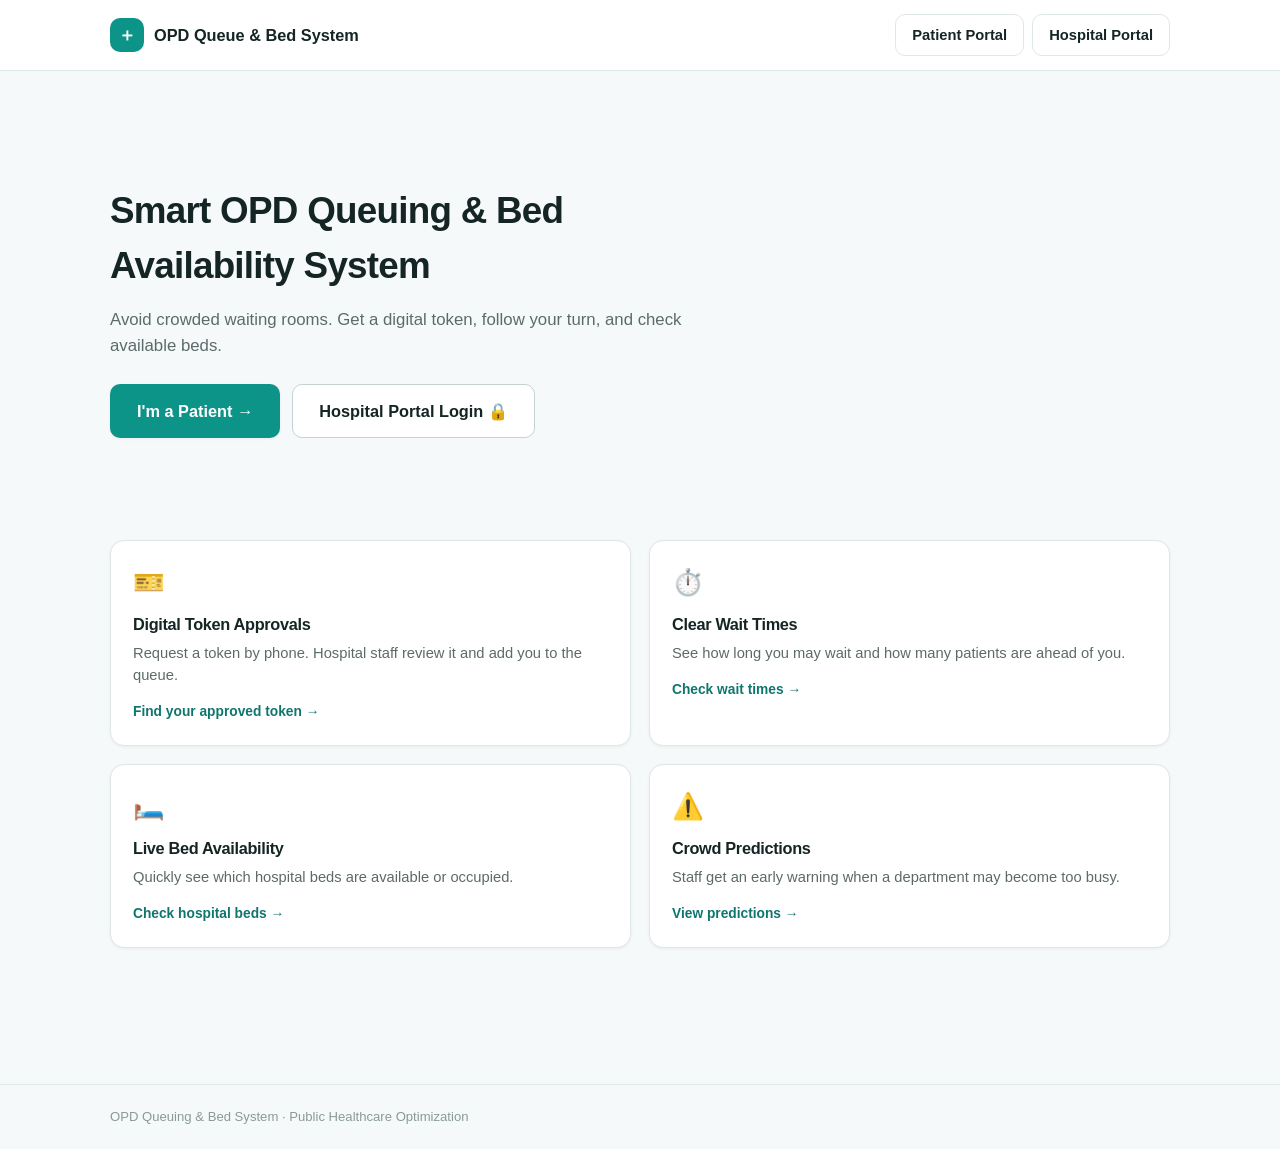
==== commit b94f3702: "frintend done" ====
--- a/Frontend/index.html
+++ b/Frontend/index.html
@@ -4,19 +4,19 @@
   <meta charset="UTF-8">
   <meta name="viewport" content="width=device-width, initial-scale=1.0">
   <title>OPD Queue &amp; Bed Availability System</title>
-  <link rel="stylesheet" href="/style.css">
+  <link rel="stylesheet" href="./style.css">
 </head>
 <body>
 
   <header class="app-header">
     <div class="container header-inner">
-      <a href="/" class="logo-btn" style="text-decoration:none;">
+      <a href="./index.html" class="logo-btn" style="text-decoration:none;">
         <span class="logo-mark" aria-hidden="true">＋</span>
         <span class="logo-text">OPD Queue &amp; Bed System</span>
       </a>
       <nav class="header-nav" aria-label="Main navigation">
-        <a href="/patient" class="nav-link" style="text-decoration:none;">Patient Portal</a>
-        <a href="/staff" class="nav-link" style="text-decoration:none;">Staff Portal</a>
+        <a href="./patient.html" class="nav-link" style="text-decoration:none;">Patient Portal</a>
+        <a href="./hospital_login.html" class="nav-link" style="text-decoration:none;">Hospital Portal</a>
       </nav>
     </div>
   </header>
@@ -24,47 +24,75 @@
   <main>
     <section class="container" style="padding-top: 40px; padding-bottom: 60px;">
       <div class="hero">
-        <p class="eyebrow">SIH1620 · Outpatient Department Optimization</p>
         <h1>Smart OPD Queuing &amp; Bed Availability System</h1>
         <p class="hero-sub">
-          Skip the crowded waiting room. Model patient flow with real-time $M/M/c$ queuing theory, get verified digital tokens, track your turn live, and monitor ward beds across hospitals.
+          Avoid crowded waiting rooms. Get a digital token, follow your turn, and check available beds.
         </p>
         <div class="hero-actions">
-          <a href="/patient" class="btn btn-primary btn-lg" style="text-decoration:none;">I'm a Patient →</a>
-          <a href="/staff" class="btn btn-outline btn-lg" style="text-decoration:none;">Staff Portal Login 🔒</a>
+          <a href="./patient.html" id="patient-entry-btn" class="btn btn-primary btn-lg" style="text-decoration:none;">I'm a Patient →</a>
+          <a href="./hospital_login.html" class="btn btn-outline btn-lg" style="text-decoration:none;">Hospital Portal Login 🔒</a>
         </div>
       </div>
 
       <div class="feature-grid" role="list" style="margin-top: 50px;">
-        <div class="feature-card" role="listitem">
+        <a class="feature-card feature-card-link" role="listitem" href="./token_lookup.html">
           <div class="feature-icon" aria-hidden="true">🎫</div>
           <h3>Digital Token Approvals</h3>
-          <p>Patients submit digital check-ins from their phone. Reception staff approve requests in real time to prevent duplicate queues.</p>
-        </div>
-        <div class="feature-card" role="listitem">
+          <p>Request a token by phone. Hospital staff review it and add you to the queue.</p>
+          <span class="feature-card-cta">Find your approved token →</span>
+        </a>
+        <a class="feature-card feature-card-link" role="listitem" href="./wait_times.html">
           <div class="feature-icon" aria-hidden="true">⏱️</div>
-          <h3>Erlang-C Wait Times</h3>
-          <p>Queuing theory models expected wait times based on live arrival rates ($\lambda$) and service rates ($\mu$) per counter.</p>
-        </div>
-        <div class="feature-card" role="listitem">
+          <h3>Clear Wait Times</h3>
+          <p>See how long you may wait and how many patients are ahead of you.</p>
+          <span class="feature-card-cta">Check wait times →</span>
+        </a>
+        <a class="feature-card feature-card-link" role="listitem" href="./bed_availability.html">
           <div class="feature-icon" aria-hidden="true">🛏️</div>
           <h3>Live Bed Availability</h3>
-          <p>Real-time visibility into occupied, available, cleaning, and maintenance beds across all emergency and general wards.</p>
-        </div>
-        <div class="feature-card" role="listitem">
+          <p>Quickly see which hospital beds are available or occupied.</p>
+          <span class="feature-card-cta">Check hospital beds →</span>
+        </a>
+        <a class="feature-card feature-card-link" role="listitem" href="./crowd_predictions.html">
           <div class="feature-icon" aria-hidden="true">⚠️</div>
-          <h3>Predictive Capacity Alerts</h3>
-          <p>Early warning projections for hospital administration before OPD departments hit congestion thresholds.</p>
-        </div>
+          <h3>Crowd Predictions</h3>
+          <p>Staff get an early warning when a department may become too busy.</p>
+          <span class="feature-card-cta">View predictions →</span>
+        </a>
       </div>
     </section>
   </main>
 
+  <div id="hospital-finder-modal" class="modal-overlay hidden" role="dialog" aria-modal="true" aria-labelledby="hospital-finder-title">
+    <div class="modal hospital-finder-modal">
+      <button id="close-hospital-finder" class="modal-close" aria-label="Close hospital finder">✕</button>
+      <p class="eyebrow">Find care near you</p>
+      <h2 id="hospital-finder-title">Choose a hospital</h2>
+      <p class="section-sub">Use your location or search by hospital, landmark, or city.</p>
+
+      <button id="use-location-btn" class="btn btn-primary btn-block" type="button">
+        📍 Use my live location
+      </button>
+
+      <div class="finder-divider"><span>or search</span></div>
+
+      <div class="field">
+        <label for="hospital-search-input">Hospital, landmark, or city</label>
+        <input id="hospital-search-input" class="input" type="search" placeholder="Try Salt Lake, Howrah, or a hospital name" autocomplete="off">
+      </div>
+
+      <p id="hospital-finder-status" class="finder-status" aria-live="polite">Loading hospitals…</p>
+      <div id="hospital-finder-results" class="finder-results"></div>
+    </div>
+  </div>
+
   <footer class="app-footer">
     <div class="container">
-      <p>OPD Queuing &amp; Bed System · SIH1620 Public Healthcare Optimization</p>
+      <p>OPD Queuing &amp; Bed System · Public Healthcare Optimization</p>
     </div>
   </footer>
 
+  <script src="./script.js"></script>
+
 </body>
 </html>
--- a/Frontend/style.css
+++ b/Frontend/style.css
@@ -0,0 +1,593 @@
+/* =========================================================
+   OPD Queue & Bed System — Stylesheet
+   ========================================================= */
+
+/* ---------- Reset ---------- */
+*, *::before, *::after { box-sizing: border-box; }
+html, body, h1, h2, h3, h4, p, ul, ol, li, form, fieldset, figure { margin: 0; padding: 0; }
+ul, ol { list-style: none; }
+button { font: inherit; }
+img { max-width: 100%; display: block; }
+
+/* ---------- Design tokens ---------- */
+:root {
+  --primary: #0d9488;
+  --primary-dark: #0f766e;
+  --primary-darker: #115e59;
+  --primary-light: #ccfbf1;
+  --primary-tint: #f0fdfa;
+
+  --bg: #f6f9f9;
+  --surface: #ffffff;
+  --surface-sunken: #eef3f3;
+
+  --text: #142524;
+  --text-muted: #5c6b6a;
+  --text-faint: #8a9998;
+
+  --border: #dfe8e7;
+  --border-strong: #c4d2d1;
+
+  --success: #157f3c;
+  --success-bg: #e3f6e9;
+  --success-border: #b7e4c7;
+
+  --warning: #a4650a;
+  --warning-bg: #fdf1dc;
+  --warning-border: #f3d59b;
+
+  --danger: #b3261e;
+  --danger-bg: #fce8e6;
+  --danger-border: #f3bcb8;
+
+  --muted: #5d6a72;
+  --muted-bg: #eaedf0;
+  --muted-border: #d3d9de;
+
+  --radius-lg: 18px;
+  --radius: 14px;
+  --radius-sm: 10px;
+  --radius-xs: 6px;
+
+  --shadow-sm: 0 1px 3px rgba(16, 40, 38, 0.06);
+  --shadow-md: 0 6px 20px rgba(16, 40, 38, 0.08);
+  --shadow-lg: 0 16px 40px rgba(16, 40, 38, 0.14);
+
+  --transition: 160ms ease;
+  --font-body: -apple-system, BlinkMacSystemFont, "Segoe UI", Roboto, Helvetica, Arial, sans-serif;
+  --font-display: -apple-system, BlinkMacSystemFont, "Segoe UI", Roboto, Helvetica, Arial, sans-serif;
+  --font-mono: "SF Mono", "SFMono-Regular", "Roboto Mono", Consolas, "Courier New", monospace;
+}
+
+@media (prefers-reduced-motion: reduce) {
+  *, *::before, *::after { animation-duration: 0.001ms !important; animation-iteration-count: 1 !important; transition-duration: 0.001ms !important; }
+}
+
+/* ---------- Base ---------- */
+html { scroll-behavior: smooth; }
+body {
+  font-family: var(--font-body);
+  background: var(--bg);
+  color: var(--text);
+  line-height: 1.5;
+  -webkit-font-smoothing: antialiased;
+}
+
+:focus-visible {
+  outline: 3px solid var(--primary-dark);
+  outline-offset: 2px;
+  border-radius: var(--radius-xs);
+}
+
+.container { max-width: 1100px; margin: 0 auto; padding: 0 20px; }
+.container.narrow { max-width: 560px; }
+
+main { min-height: 70vh; padding: 32px 0 64px; }
+
+h1, h2, h3, h4 { font-family: var(--font-display); font-weight: 800; letter-spacing: -0.02em; color: var(--text); }
+h2 { font-size: 1.6rem; margin-bottom: 6px; }
+h3 { font-size: 1.15rem; margin-bottom: 12px; }
+.section-heading { margin-top: 36px; }
+.section-sub { color: var(--text-muted); margin-bottom: 20px; font-size: 0.97rem; }
+.hint-text { color: var(--text-faint); font-size: 0.85rem; margin-top: 14px; text-align: center; }
+
+/* ---------- Views (JS router) ---------- */
+.view { display: none; animation: fadeIn 220ms ease; }
+.view.active { display: block; }
+@keyframes fadeIn { from { opacity: 0; transform: translateY(6px); } to { opacity: 1; transform: translateY(0); } }
+
+/* ---------- Header ---------- */
+.app-header {
+  background: var(--surface);
+  border-bottom: 1px solid var(--border);
+  position: sticky; top: 0; z-index: 40;
+}
+.header-inner { display: flex; align-items: center; justify-content: space-between; padding: 14px 20px; gap: 12px; flex-wrap: wrap; }
+.logo-btn {
+  display: flex; align-items: center; gap: 10px;
+  background: none; border: none; cursor: pointer; color: var(--text);
+  font-weight: 800; font-size: 1.02rem;
+}
+.logo-mark {
+  display: inline-flex; align-items: center; justify-content: center;
+  width: 34px; height: 34px; border-radius: 10px;
+  background: var(--primary); color: #fff; font-size: 1.1rem; font-weight: 900;
+}
+.header-nav { display: flex; gap: 8px; }
+.nav-link {
+  background: none; border: 1px solid var(--border); color: var(--text);
+  padding: 9px 16px; border-radius: var(--radius-sm); cursor: pointer;
+  transition: var(--transition); font-weight: 600; font-size: 0.92rem;
+}
+.nav-link:hover { border-color: var(--primary); color: var(--primary-dark); background: var(--primary-tint); }
+
+.link-back {
+  background: none; border: none; color: var(--primary-dark); font-weight: 700;
+  cursor: pointer; padding: 6px 0; margin-bottom: 14px; font-size: 0.92rem;
+}
+.link-back:hover { text-decoration: underline; }
+
+/* ---------- Hero ---------- */
+.hero { padding: 40px 0 8px; max-width: 640px; }
+.eyebrow { text-transform: uppercase; letter-spacing: 0.12em; font-size: 0.75rem; font-weight: 700; color: var(--primary-dark); margin-bottom: 10px; }
+.hero h1 { font-size: 2.3rem; margin-bottom: 14px; }
+.hero-sub { color: var(--text-muted); font-size: 1.05rem; margin-bottom: 26px; }
+.hero-actions { display: flex; gap: 12px; flex-wrap: wrap; margin-bottom: 44px; }
+
+.feature-grid { display: grid; grid-template-columns: repeat(2, 1fr); gap: 18px; padding-bottom: 12px; }
+.feature-card {
+  background: var(--surface); border: 1px solid var(--border); border-radius: var(--radius);
+  padding: 22px; box-shadow: var(--shadow-sm); transition: transform var(--transition), box-shadow var(--transition);
+}
+.feature-card:hover { transform: translateY(-3px); box-shadow: var(--shadow-md); }
+.feature-icon { font-size: 1.6rem; margin-bottom: 10px; }
+.feature-card h3 { font-size: 1.02rem; margin-bottom: 6px; }
+.feature-card p { color: var(--text-muted); font-size: 0.92rem; }
+.feature-action { margin-top: 16px; text-decoration: none; }
+.feature-card-link { color: var(--text); text-decoration: none; cursor: pointer; }
+.feature-card-link:hover { border-color: var(--primary); }
+.feature-card-cta { display: inline-block; margin-top: 16px; color: var(--primary-dark); font-size: 0.86rem; font-weight: 800; }
+
+/* ---------- Public hospital insight pages ---------- */
+.insight-page { padding-top: 12px; }
+.insight-hero { display: grid; grid-template-columns: auto minmax(0, 720px); gap: 20px; align-items: start; padding: 18px 0 30px; }
+.insight-hero-icon { width: 64px; height: 64px; display: grid; place-items: center; border-radius: 20px; background: var(--primary-light); font-size: 2rem; box-shadow: var(--shadow-sm); }
+.insight-hero h1 { font-size: clamp(2rem, 5vw, 3rem); margin-bottom: 10px; }
+.insight-hero p:last-child { color: var(--text-muted); font-size: 1rem; max-width: 680px; }
+.insight-search { padding: 24px; }
+.insight-search-row { display: grid; grid-template-columns: minmax(0, 1fr) auto; gap: 12px; align-items: end; max-width: 760px; }
+.insight-search-row .field { margin: 0; }
+.insight-hospital-grid { display: grid; grid-template-columns: repeat(2, minmax(0, 1fr)); gap: 10px; }
+.insight-hospital-option { width: 100%; border: 1px solid var(--border); border-radius: var(--radius-sm); padding: 14px; background: var(--surface); color: var(--text); cursor: pointer; display: flex; justify-content: space-between; align-items: center; gap: 14px; text-align: left; transition: var(--transition); }
+.insight-hospital-option:hover, .insight-hospital-option.is-selected { border-color: var(--primary); background: var(--primary-tint); transform: translateY(-1px); }
+.insight-hospital-option.is-selected { box-shadow: 0 0 0 2px var(--primary-light); }
+.insight-option-main { display: flex; flex-direction: column; gap: 4px; min-width: 0; }
+.insight-option-main strong { font-size: 0.92rem; }
+.insight-option-main small { color: var(--text-muted); font-size: 0.76rem; }
+.insight-option-meta { flex: 0 0 auto; text-align: right; color: var(--text-muted); font-size: 0.72rem; }
+.insight-option-meta b { color: var(--primary-dark); font-size: 0.76rem; }
+.insight-output { scroll-margin-top: 86px; padding-top: 34px; }
+.insight-output-head { display: flex; justify-content: space-between; align-items: end; gap: 18px; margin-bottom: 18px; }
+.insight-output-head h2 { font-size: 1.7rem; }
+.insight-location { color: var(--text-muted); font-size: 0.9rem; }
+.insight-stat-grid { display: grid; grid-template-columns: repeat(auto-fit, minmax(180px, 1fr)); gap: 14px; margin-bottom: 24px; }
+.insight-stat-card { padding: 19px; border: 1px solid var(--border); border-radius: var(--radius); background: var(--surface); box-shadow: var(--shadow-sm); }
+.insight-stat-value { display: block; color: var(--primary-dark); font-family: var(--font-mono); font-size: clamp(1.35rem, 3vw, 1.85rem); font-weight: 900; }
+.insight-stat-label { display: block; color: var(--text-muted); font-size: 0.78rem; margin-top: 4px; }
+.insight-stat-card.tone-success .insight-stat-value { color: var(--success); }
+.insight-stat-card.tone-warning .insight-stat-value { color: var(--warning); }
+.insight-stat-card.tone-danger .insight-stat-value { color: var(--danger); }
+.insight-section-heading { display: flex; justify-content: space-between; align-items: end; margin: 28px 0 14px; }
+.insight-section-heading p { color: var(--text-muted); font-size: 0.88rem; }
+.insight-detail-grid { display: grid; grid-template-columns: repeat(2, minmax(0, 1fr)); gap: 14px; }
+.insight-detail-card { background: var(--surface); border: 1px solid var(--border); border-left: 4px solid var(--primary); border-radius: var(--radius); padding: 19px; box-shadow: var(--shadow-sm); }
+.insight-detail-card.tone-success { border-left-color: var(--success); }
+.insight-detail-card.tone-warning { border-left-color: var(--warning); }
+.insight-detail-card.tone-danger { border-left-color: var(--danger); }
+.insight-card-top { display: flex; justify-content: space-between; align-items: start; gap: 14px; }
+.insight-card-top h3 { margin-bottom: 7px; }
+.wait-prediction { color: var(--primary-dark); font-family: var(--font-mono); font-size: 1.5rem; white-space: nowrap; }
+.prediction-meter { height: 7px; border-radius: 999px; overflow: hidden; background: var(--surface-sunken); margin: 16px 0; }
+.prediction-meter span { display: block; height: 100%; background: var(--primary); border-radius: inherit; }
+.tone-warning .prediction-meter span { background: var(--warning); }
+.tone-danger .prediction-meter span { background: var(--danger); }
+.insight-facts { display: grid; grid-template-columns: repeat(3, 1fr); gap: 10px; }
+.insight-facts dt { color: var(--text-faint); font-size: 0.7rem; text-transform: uppercase; letter-spacing: 0.05em; }
+.insight-facts dd { margin: 2px 0 0; font-size: 0.82rem; font-weight: 700; }
+.insight-empty-data { text-align: center; padding: 42px 24px; color: var(--text-muted); }
+.insight-empty-data.compact { padding: 26px 22px; }
+.insight-empty-data h3 { color: var(--text); margin: 8px 0; }
+.capacity-outlook { display: grid; grid-template-columns: auto 1fr; gap: 16px; align-items: center; padding: 20px; border: 1px solid var(--border); border-left: 5px solid var(--muted); border-radius: var(--radius); background: var(--surface); }
+.capacity-outlook.tone-success { border-left-color: var(--success); }
+.capacity-outlook.tone-warning { border-left-color: var(--warning); }
+.capacity-outlook.tone-danger { border-left-color: var(--danger); }
+.capacity-outlook-icon { width: 44px; height: 44px; display: grid; place-items: center; border-radius: 50%; background: var(--surface-sunken); font-size: 1.25rem; font-weight: 900; }
+.capacity-outlook h3 { margin-bottom: 4px; }
+.capacity-outlook p:last-child { color: var(--text-muted); font-size: 0.88rem; }
+.bed-capacity-bar { height: 18px; background: var(--success-bg); border-radius: 999px; overflow: hidden; margin-top: 20px; }
+.bed-capacity-used { display: block; height: 100%; background: var(--danger); }
+.bed-capacity-legend { display: flex; flex-wrap: wrap; gap: 16px; color: var(--text-muted); font-size: 0.8rem; margin: 8px 0 20px; }
+.public-bed-grid { display: grid; grid-template-columns: repeat(auto-fill, minmax(150px, 1fr)); gap: 12px; }
+.public-bed-card { display: flex; flex-direction: column; gap: 9px; padding: 15px; border: 1px solid var(--border); border-radius: var(--radius-sm); background: var(--surface); }
+.public-bed-card small { color: var(--text-muted); }
+.public-bed-card.bed-available { border-color: var(--success-border); background: var(--success-bg); }
+.public-bed-card.bed-occupied { border-color: var(--danger-border); background: var(--danger-bg); }
+.public-bed-card.bed-cleaning { border-color: var(--warning-border); background: var(--warning-bg); }
+.public-bed-card.bed-maintenance { border-color: var(--muted-border); background: var(--muted-bg); }
+.public-alert-list { display: flex; flex-direction: column; gap: 12px; }
+.public-alert-card { display: grid; grid-template-columns: auto 1fr; gap: 14px; border: 1px solid var(--border); border-left: 5px solid var(--success); border-radius: var(--radius); padding: 18px; background: var(--surface); box-shadow: var(--shadow-sm); }
+.public-alert-card.alert-warning { border-left-color: var(--warning); }
+.public-alert-card.alert-critical { border-left-color: var(--danger); }
+.public-alert-icon { width: 38px; height: 38px; display: grid; place-items: center; border-radius: 50%; background: var(--surface-sunken); font-weight: 900; }
+.public-alert-copy p { color: var(--text-muted); font-size: 0.88rem; margin: 10px 0 6px; }
+.public-alert-copy small { color: var(--text-faint); font-size: 0.76rem; }
+
+/* ---------- Buttons ---------- */
+.btn {
+  display: inline-flex; align-items: center; justify-content: center; gap: 8px;
+  border-radius: var(--radius-sm); border: 1px solid transparent;
+  padding: 11px 20px; font-weight: 700; font-size: 0.95rem; cursor: pointer;
+  transition: transform 100ms ease, box-shadow var(--transition), background var(--transition), border-color var(--transition), opacity var(--transition);
+  min-height: 46px;
+}
+.btn:active { transform: scale(0.98); }
+.btn:disabled { opacity: 0.55; cursor: not-allowed; transform: none; }
+.btn-primary { background: var(--primary); color: #fff; box-shadow: var(--shadow-sm); }
+.btn-primary:hover:not(:disabled) { background: var(--primary-dark); box-shadow: var(--shadow-md); }
+.btn-outline { background: var(--surface); color: var(--text); border-color: var(--border-strong); }
+.btn-outline:hover:not(:disabled) { border-color: var(--primary); color: var(--primary-dark); }
+.btn-danger { background: var(--danger); color: #fff; }
+.btn-danger:hover:not(:disabled) { background: #8f1e17; }
+.btn-ghost { background: none; border-color: transparent; color: var(--text-muted); }
+.btn-ghost:hover:not(:disabled) { background: var(--surface-sunken); }
+.btn-sm { padding: 7px 14px; font-size: 0.85rem; min-height: 36px; }
+.btn-lg { padding: 14px 26px; font-size: 1.02rem; min-height: 52px; }
+.btn-block { width: 100%; }
+
+.btn-spinner {
+  width: 16px; height: 16px; border-radius: 50%;
+  border: 2.5px solid rgba(255,255,255,0.5); border-top-color: #fff;
+  animation: spin 700ms linear infinite;
+}
+.btn-outline .btn-spinner { border-color: rgba(15,118,110,0.25); border-top-color: var(--primary-dark); }
+
+/* ---------- Cards / grids ---------- */
+.card {
+  background: var(--surface); border: 1px solid var(--border); border-radius: var(--radius);
+  padding: 22px; box-shadow: var(--shadow-sm);
+}
+.grid { display: grid; gap: 18px; }
+.hospital-grid { grid-template-columns: repeat(auto-fill, minmax(280px, 1fr)); }
+.department-grid { grid-template-columns: repeat(auto-fill, minmax(260px, 1fr)); }
+
+.hospital-card, .department-card {
+  background: var(--surface); border: 1px solid var(--border); border-radius: var(--radius);
+  padding: 20px; box-shadow: var(--shadow-sm); transition: transform var(--transition), box-shadow var(--transition);
+  display: flex; flex-direction: column; gap: 10px;
+}
+.hospital-card:hover, .department-card:hover { transform: translateY(-2px); box-shadow: var(--shadow-md); }
+.hospital-card h3, .department-card h3 { font-size: 1.05rem; margin-bottom: 0; }
+.hospital-card .location { color: var(--text-muted); font-size: 0.88rem; }
+.stat-row { display: flex; gap: 14px; flex-wrap: wrap; font-size: 0.88rem; color: var(--text-muted); }
+.stat-row strong { color: var(--text); font-family: var(--font-mono); font-weight: 700; }
+
+.hospital-detail-header { margin-bottom: 10px; }
+.hospital-detail-header h2 { margin-bottom: 4px; }
+.hospital-detail-header .location { color: var(--text-muted); margin-bottom: 12px; }
+.hospital-summary-row { display: flex; gap: 22px; flex-wrap: wrap; padding: 16px 0; border-top: 1px solid var(--border); border-bottom: 1px solid var(--border); margin-bottom: 6px; }
+.summary-stat .num { font-family: var(--font-mono); font-size: 1.35rem; font-weight: 800; color: var(--primary-dark); display: block; }
+.summary-stat .lbl { font-size: 0.82rem; color: var(--text-muted); }
+
+/* ---------- Forms ---------- */
+.form-card { max-width: 100%; }
+.field { display: flex; flex-direction: column; gap: 6px; margin-bottom: 16px; }
+.field-row { display: grid; grid-template-columns: 1fr 1fr; gap: 14px; }
+.field-row .field { margin-bottom: 0; }
+label { font-size: 0.88rem; font-weight: 700; color: var(--text); }
+.input {
+  border: 1.5px solid var(--border-strong); border-radius: var(--radius-sm);
+  padding: 11px 13px; font-size: 0.97rem; background: var(--surface); color: var(--text);
+  transition: border-color var(--transition), box-shadow var(--transition); width: 100%;
+}
+.input:focus { border-color: var(--primary); box-shadow: 0 0 0 3px var(--primary-light); outline: none; }
+.input.invalid { border-color: var(--danger); }
+select.input { appearance: auto; }
+.form-error {
+  background: var(--danger-bg); border: 1px solid var(--danger-border); color: var(--danger);
+  padding: 10px 14px; border-radius: var(--radius-sm); font-size: 0.88rem; margin-bottom: 14px; font-weight: 600;
+}
+.select-bar { margin-bottom: 22px; max-width: 520px; }
+.select-bar.field-row { max-width: 640px; }
+
+/* ---------- Token board (signature LED-style display) ---------- */
+.token-board {
+  background: linear-gradient(160deg, var(--primary-darker), var(--primary-dark));
+  color: #f0fdfa; border-radius: var(--radius-lg); padding: 30px 26px;
+  box-shadow: var(--shadow-lg); margin: 18px 0 26px; text-align: center;
+}
+.token-board .tb-label { text-transform: uppercase; letter-spacing: 0.14em; font-size: 0.72rem; opacity: 0.75; font-weight: 700; margin-bottom: 8px; }
+.token-board .tb-number {
+  font-family: var(--font-mono); font-size: 3.1rem; font-weight: 800; letter-spacing: 0.04em;
+  font-variant-numeric: tabular-nums; margin-bottom: 4px;
+}
+.token-board .tb-dept { font-size: 1rem; opacity: 0.9; margin-bottom: 18px; }
+.token-board .tb-meta { display: flex; justify-content: center; gap: 28px; flex-wrap: wrap; padding-top: 16px; border-top: 1px dashed rgba(255,255,255,0.25); }
+.token-board .tb-meta .m-num { font-family: var(--font-mono); font-size: 1.4rem; font-weight: 800; display: block; }
+.token-board .tb-meta .m-lbl { font-size: 0.76rem; opacity: 0.8; }
+.token-board .tb-qr {
+  width: 84px; height: 84px; border: 2px dashed rgba(255,255,255,0.5); border-radius: var(--radius-sm);
+  margin: 18px auto 0; display: flex; align-items: center; justify-content: center;
+  font-size: 0.62rem; letter-spacing: 0.05em; opacity: 0.8; text-align: center; padding: 6px;
+}
+.result-actions { display: flex; flex-direction: column; gap: 10px; }
+
+/* Compact "now serving" placard used in queue mgmt / trackers */
+.now-serving-panel {
+  background: var(--surface); border: 1px solid var(--border); border-radius: var(--radius);
+  padding: 20px; box-shadow: var(--shadow-sm); margin-bottom: 8px;
+}
+.ns-empty { color: var(--text-muted); font-size: 0.94rem; }
+.ns-head { display: flex; align-items: center; justify-content: space-between; gap: 14px; flex-wrap: wrap; margin-bottom: 14px; }
+.ns-token {
+  font-family: var(--font-mono); font-weight: 800; font-size: 2rem; color: var(--primary-darker);
+  background: var(--primary-tint); border: 1px solid var(--primary-light); border-radius: var(--radius-sm);
+  padding: 8px 18px;
+}
+.ns-info { color: var(--text-muted); font-size: 0.9rem; }
+.ns-info strong { color: var(--text); }
+.ns-actions { display: flex; gap: 10px; flex-wrap: wrap; }
+
+/* ---------- Queue trail (signature element) ---------- */
+.queue-trail { display: flex; align-items: center; gap: 8px; overflow-x: auto; padding: 14px 2px 8px; }
+.trail-pill {
+  flex: 0 0 auto; min-width: 46px; height: 40px; border-radius: 12px;
+  display: flex; align-items: center; justify-content: center; font-family: var(--font-mono);
+  font-weight: 700; font-size: 0.82rem; background: var(--surface-sunken); color: var(--text-muted);
+  border: 1.5px solid var(--border); position: relative; padding: 0 8px;
+}
+.trail-pill.is-current { background: var(--warning-bg); border-color: var(--warning-border); color: var(--warning); box-shadow: 0 0 0 3px rgba(164,101,10,0.12); }
+.trail-pill.is-me { background: var(--primary); color: #fff; border-color: var(--primary-dark); }
+.trail-pill.is-me::after {
+  content: "YOU"; position: absolute; top: -18px; left: 50%; transform: translateX(-50%);
+  font-size: 0.6rem; letter-spacing: 0.06em; color: var(--primary-dark); font-weight: 800;
+}
+.trail-arrow { color: var(--text-faint); flex: 0 0 auto; }
+.trail-empty { color: var(--text-faint); font-size: 0.85rem; padding: 8px 0; }
+
+/* pulse for the "current/called" pill */
+.trail-pill.is-current { animation: pulseRing 1.6s ease-in-out infinite; }
+@keyframes pulseRing {
+  0%, 100% { box-shadow: 0 0 0 3px rgba(164,101,10,0.12); }
+  50% { box-shadow: 0 0 0 6px rgba(164,101,10,0.05); }
+}
+
+/* ---------- Live tracker ---------- */
+.tracker-status { text-align: center; padding: 6px 0 20px; }
+.tracker-status .status-big { font-size: 1.3rem; font-weight: 800; margin-bottom: 4px; }
+.tracker-grid { display: grid; grid-template-columns: 1fr 1fr; gap: 14px; margin: 18px 0; }
+.tracker-metric { background: var(--surface); border: 1px solid var(--border); border-radius: var(--radius); padding: 18px; text-align: center; box-shadow: var(--shadow-sm); }
+.tracker-metric .num { font-family: var(--font-mono); font-size: 1.8rem; font-weight: 800; color: var(--primary-dark); display: block; }
+.tracker-metric .lbl { font-size: 0.82rem; color: var(--text-muted); margin-top: 2px; }
+.empty-state { text-align: center; padding: 50px 20px; color: var(--text-muted); }
+.empty-state .empty-icon { font-size: 2rem; margin-bottom: 10px; }
+
+/* ---------- Badges ---------- */
+.badge {
+  display: inline-flex; align-items: center; gap: 6px; font-size: 0.76rem; font-weight: 700;
+  padding: 4px 10px; border-radius: 999px; border: 1px solid transparent; white-space: nowrap;
+  text-transform: uppercase; letter-spacing: 0.03em;
+}
+.badge::before { content: ""; width: 7px; height: 7px; border-radius: 50%; background: currentColor; flex: 0 0 auto; }
+.badge-pending_approval { background: var(--warning-bg); color: var(--warning); border-color: var(--warning-border); }
+.badge-on_hold { background: var(--muted-bg); color: var(--muted); border-color: var(--muted-border); }
+.badge-rejected { background: var(--danger-bg); color: var(--danger); border-color: var(--danger-border); }
+.badge-waiting { background: var(--muted-bg); color: var(--muted); border-color: var(--muted-border); }
+.badge-called { background: var(--warning-bg); color: var(--warning); border-color: var(--warning-border); }
+.badge-completed { background: var(--success-bg); color: var(--success); border-color: var(--success-border); }
+.badge-skipped { background: var(--muted-bg); color: var(--muted); border-color: var(--muted-border); }
+.badge-noshow { background: var(--danger-bg); color: var(--danger); border-color: var(--danger-border); }
+.badge-available { background: var(--success-bg); color: var(--success); border-color: var(--success-border); }
+.badge-occupied { background: var(--danger-bg); color: var(--danger); border-color: var(--danger-border); }
+.badge-cleaning { background: var(--warning-bg); color: var(--warning); border-color: var(--warning-border); }
+.badge-maintenance { background: var(--muted-bg); color: var(--muted); border-color: var(--muted-border); }
+
+/* ---------- Token list (reception / queue mgmt) ---------- */
+.token-list { display: flex; flex-direction: column; gap: 10px; max-height: 480px; overflow-y: auto; padding-right: 2px; }
+.token-list.muted-list { opacity: 0.85; }
+.token-row {
+  display: flex; align-items: center; justify-content: space-between; gap: 12px;
+  background: var(--surface); border: 1px solid var(--border); border-radius: var(--radius-sm);
+  padding: 12px 14px; flex-wrap: wrap;
+}
+.token-row .tr-left { display: flex; align-items: center; gap: 12px; flex-wrap: wrap; }
+.token-row .tr-num { font-family: var(--font-mono); font-weight: 800; color: var(--primary-dark); font-size: 1rem; min-width: 52px; }
+.token-row .tr-name { font-weight: 600; }
+.token-row .tr-meta { color: var(--text-muted); font-size: 0.82rem; }
+.token-row .tr-actions { display: flex; gap: 8px; flex-wrap: wrap; }
+.empty-row { color: var(--text-faint); font-size: 0.9rem; padding: 14px 2px; text-align: center; }
+
+/* ---------- Dashboard layout ---------- */
+.dashboard-topbar { display: flex; align-items: center; justify-content: space-between; margin-bottom: 18px; flex-wrap: wrap; gap: 12px; }
+.dashboard-layout { display: grid; grid-template-columns: 210px 1fr; gap: 22px; align-items: start; }
+.dashboard-tabs { display: flex; flex-direction: column; gap: 6px; background: var(--surface); border: 1px solid var(--border); border-radius: var(--radius); padding: 10px; position: sticky; top: 84px; }
+.tab-btn {
+  text-align: left; background: none; border: none; padding: 11px 12px; border-radius: var(--radius-sm);
+  cursor: pointer; font-weight: 600; color: var(--text-muted); font-size: 0.92rem; transition: var(--transition);
+}
+.tab-btn:hover { background: var(--surface-sunken); color: var(--text); }
+.tab-btn.active { background: var(--primary-tint); color: var(--primary-darker); }
+.dashboard-content { min-width: 0; }
+.staff-tab { display: none; }
+.staff-tab.active { display: block; animation: fadeIn 200ms ease; }
+
+.two-col { display: grid; grid-template-columns: 1fr 1fr; gap: 20px; align-items: start; }
+
+/* ---------- Bed grid ---------- */
+.legend { display: flex; gap: 18px; flex-wrap: wrap; margin-bottom: 16px; font-size: 0.85rem; color: var(--text-muted); }
+.legend-item { display: flex; align-items: center; gap: 6px; }
+.dot { width: 10px; height: 10px; border-radius: 50%; display: inline-block; }
+.dot-available { background: var(--success); }
+.dot-occupied { background: var(--danger); }
+.dot-cleaning { background: var(--warning); }
+.dot-maintenance { background: var(--muted); }
+
+.bed-grid { display: grid; grid-template-columns: repeat(auto-fill, minmax(140px, 1fr)); gap: 14px; }
+.bed-card {
+  border-radius: var(--radius); padding: 16px 14px; cursor: pointer; text-align: left;
+  border: 1.5px solid var(--border); background: var(--surface); transition: transform var(--transition), box-shadow var(--transition);
+  display: flex; flex-direction: column; gap: 8px;
+}
+.bed-card:hover { transform: translateY(-2px); box-shadow: var(--shadow-md); }
+.bed-card .bed-num { font-family: var(--font-mono); font-weight: 800; font-size: 1.1rem; }
+.bed-card .bed-patient { font-size: 0.8rem; color: var(--text-muted); }
+.bed-card.bed-available { background: var(--success-bg); border-color: var(--success-border); }
+.bed-card.bed-occupied { background: var(--danger-bg); border-color: var(--danger-border); }
+.bed-card.bed-cleaning { background: var(--warning-bg); border-color: var(--warning-border); }
+.bed-card.bed-maintenance { background: var(--muted-bg); border-color: var(--muted-border); }
+
+/* ---------- Admin stats ---------- */
+.stat-cards { display: grid; grid-template-columns: repeat(auto-fit, minmax(200px, 1fr)); gap: 16px; margin-bottom: 22px; }
+.stat-card { background: var(--surface); border: 1px solid var(--border); border-radius: var(--radius); padding: 20px; box-shadow: var(--shadow-sm); }
+.stat-card .sc-num { font-family: var(--font-mono); font-size: 1.9rem; font-weight: 800; color: var(--primary-dark); display: block; }
+.stat-card .sc-lbl { color: var(--text-muted); font-size: 0.86rem; margin-top: 4px; }
+.bed-bar-wrap { background: var(--surface); border: 1px solid var(--border); border-radius: var(--radius); padding: 20px; }
+.bed-bar-track { height: 18px; border-radius: 999px; background: var(--muted-bg); overflow: hidden; display: flex; margin: 10px 0; }
+.bed-bar-fill { background: var(--danger); height: 100%; }
+.bed-bar-legend { display: flex; justify-content: space-between; font-size: 0.85rem; color: var(--text-muted); }
+
+/* ---------- Toasts ---------- */
+.toast-container { position: fixed; bottom: 18px; right: 18px; z-index: 200; display: flex; flex-direction: column; gap: 10px; max-width: 340px; }
+.toast {
+  background: var(--surface); border-left: 4px solid var(--primary); border-radius: var(--radius-sm);
+  padding: 13px 16px; box-shadow: var(--shadow-lg); font-size: 0.9rem; font-weight: 600;
+  animation: toastIn 220ms ease;
+}
+.toast.toast-success { border-left-color: var(--success); }
+.toast.toast-error { border-left-color: var(--danger); }
+.toast.toast-info { border-left-color: var(--primary); }
+@keyframes toastIn { from { opacity: 0; transform: translateX(16px); } to { opacity: 1; transform: translateX(0); } }
+
+/* ---------- Loading overlay & spinner ---------- */
+.loading-overlay {
+  position: fixed; inset: 0; background: rgba(20, 37, 36, 0.45); backdrop-filter: blur(1px);
+  display: flex; flex-direction: column; align-items: center; justify-content: center; gap: 14px; z-index: 300;
+}
+.loading-overlay.hidden { display: none; }
+.spinner { width: 42px; height: 42px; border-radius: 50%; border: 4px solid rgba(255,255,255,0.35); border-top-color: #fff; animation: spin 750ms linear infinite; }
+#loading-text { color: #fff; font-weight: 700; }
+@keyframes spin { to { transform: rotate(360deg); } }
+
+/* ---------- Modals ---------- */
+.modal-overlay {
+  position: fixed; inset: 0; background: rgba(20, 37, 36, 0.5); display: flex; align-items: center;
+  justify-content: center; z-index: 250; padding: 20px;
+}
+.modal-overlay.hidden { display: none; }
+.modal {
+  background: var(--surface); border-radius: var(--radius-lg); padding: 26px; width: 100%; max-width: 420px;
+  box-shadow: var(--shadow-lg); position: relative; animation: modalIn 200ms ease;
+}
+.modal-sm { max-width: 360px; }
+.hospital-finder-modal { max-width: 680px; max-height: min(760px, 90vh); overflow-y: auto; }
+@keyframes modalIn { from { opacity: 0; transform: scale(0.96) translateY(8px); } to { opacity: 1; transform: scale(1) translateY(0); } }
+.modal-close { position: absolute; top: 14px; right: 14px; background: none; border: none; font-size: 1.1rem; cursor: pointer; color: var(--text-muted); padding: 4px 8px; border-radius: var(--radius-xs); }
+.modal-close:hover { background: var(--surface-sunken); }
+.modal-actions { display: flex; flex-direction: column; gap: 10px; margin-top: 18px; }
+
+/* ---------- Hospital finder ---------- */
+.finder-divider { display: flex; align-items: center; gap: 12px; color: var(--text-faint); font-size: 0.8rem; margin: 18px 0; text-transform: uppercase; letter-spacing: 0.08em; }
+.finder-divider::before, .finder-divider::after { content: ""; height: 1px; background: var(--border); flex: 1; }
+.finder-status, .search-summary { color: var(--text-muted); font-size: 0.88rem; margin: 12px 0; }
+.finder-results { display: flex; flex-direction: column; gap: 10px; }
+.finder-hospital {
+  display: flex; align-items: center; justify-content: space-between; gap: 14px;
+  border: 1px solid var(--border); border-radius: var(--radius-sm); padding: 14px;
+  color: var(--text); text-decoration: none; background: var(--surface); transition: var(--transition);
+}
+.finder-hospital:hover { border-color: var(--primary); background: var(--primary-tint); transform: translateY(-1px); }
+.finder-hospital h3 { font-size: 0.98rem; margin: 0 0 3px; }
+.finder-hospital p { color: var(--text-muted); font-size: 0.83rem; }
+.finder-hospital-meta { text-align: right; color: var(--primary-dark); font-size: 0.78rem; font-weight: 700; white-space: nowrap; }
+.hospital-search-card { max-width: 680px; padding: 16px; margin-top: 18px; }
+.field-help { color: var(--text-faint); font-size: 0.8rem; }
+
+/* ---------- Digital token lookup ---------- */
+.token-approval-steps { display: grid; grid-template-columns: repeat(3, 1fr); gap: 12px; margin: 6px 0 24px; }
+.token-approval-steps > div { position: relative; display: grid; grid-template-columns: auto 1fr; column-gap: 10px; align-items: center; padding: 15px; border: 1px solid var(--border); border-radius: var(--radius); background: var(--surface); box-shadow: var(--shadow-sm); }
+.token-approval-steps span { grid-row: 1 / 3; width: 34px; height: 34px; display: grid; place-items: center; border-radius: 50%; background: var(--primary); color: #fff; font-family: var(--font-mono); font-weight: 900; }
+.token-approval-steps strong { font-size: 0.9rem; }
+.token-approval-steps small { color: var(--text-muted); font-size: 0.74rem; }
+.token-lookup-layout { display: grid; grid-template-columns: minmax(280px, 0.85fr) minmax(320px, 1.15fr); gap: 22px; align-items: start; }
+.token-copy { background: var(--surface); border: 1px solid var(--border); border-radius: var(--radius-lg); box-shadow: var(--shadow-md); overflow: hidden; }
+.token-copy-head { background: linear-gradient(145deg, var(--primary-darker), var(--primary)); color: #fff; padding: 24px; text-align: center; }
+.token-copy-head h2 { color: #fff; margin: 8px 0 0; }
+.token-copy-number { font-family: var(--font-mono); font-size: clamp(2.7rem, 9vw, 4.6rem); font-weight: 900; letter-spacing: 0.05em; line-height: 1; margin: 14px 0 4px; }
+.token-copy-body { padding: 22px; }
+.token-copy-row { display: flex; justify-content: space-between; gap: 18px; padding: 11px 0; border-bottom: 1px solid var(--border); }
+.token-copy-row:last-child { border-bottom: 0; }
+.token-copy-label { color: var(--text-muted); font-size: 0.84rem; }
+.token-copy-value { font-weight: 700; text-align: right; }
+.token-copy-actions { display: flex; gap: 10px; flex-wrap: wrap; margin-top: 18px; }
+
+@media print {
+  body { background: #fff; }
+  .app-header, .app-footer, .token-lookup-form-wrap, .token-copy-actions, .link-back { display: none !important; }
+  main { padding: 0; }
+  .token-lookup-layout { display: block; }
+  .token-copy { box-shadow: none; max-width: 560px; margin: 0 auto; }
+}
+
+/* ---------- Footer ---------- */
+.app-footer { border-top: 1px solid var(--border); padding: 22px 0; color: var(--text-faint); font-size: 0.82rem; }
+
+.hidden { display: none !important; }
+
+/* ---------- Predictive Capacity Alerts ---------- */
+.badge-critical { background: var(--danger-bg); color: var(--danger); border-color: var(--danger-border); }
+.badge-warning { background: var(--warning-bg); color: var(--warning); border-color: var(--warning-border); }
+.badge-ok { background: var(--success-bg); color: var(--success); border-color: var(--success-border); }
+
+.alert-list { display: flex; flex-direction: column; gap: 10px; margin-top: 12px; }
+.alert-card {
+  background: var(--surface); border: 1px solid var(--border); border-radius: var(--radius-sm);
+  padding: 14px 16px; display: flex; align-items: center; justify-content: space-between; gap: 14px;
+}
+.alert-card.alert-critical { border-left: 4px solid var(--danger); }
+.alert-card.alert-warning { border-left: 4px solid var(--warning); }
+.alert-card.alert-ok { border-left: 4px solid var(--success); opacity: 0.85; }
+.alert-left { display: flex; flex-direction: column; gap: 4px; }
+.alert-title { font-weight: 700; font-size: 0.95rem; color: var(--text); }
+.alert-msg { font-size: 0.88rem; color: var(--text-muted); }
+.alert-meta { font-size: 0.8rem; font-family: var(--font-mono); color: var(--text-faint); }
+
+/* =========================================================
+   Responsive
+   ========================================================= */
+@media (max-width: 860px) {
+  .dashboard-layout { grid-template-columns: 1fr; }
+  .dashboard-tabs { position: static; flex-direction: row; overflow-x: auto; }
+  .two-col { grid-template-columns: 1fr; }
+  .token-lookup-layout { grid-template-columns: 1fr; }
+  .token-approval-steps { grid-template-columns: 1fr; }
+}
+
+@media (max-width: 640px) {
+  .feature-grid { grid-template-columns: 1fr; }
+  .hero h1 { font-size: 1.85rem; }
+  .field-row { grid-template-columns: 1fr; }
+  .header-inner { padding: 12px 16px; }
+  .logo-text { font-size: 0.92rem; }
+  .tracker-grid { grid-template-columns: 1fr 1fr; }
+  .token-board .tb-number { font-size: 2.4rem; }
+  .hero-actions .btn { width: 100%; }
+  .stat-row { gap: 10px; }
+  main { padding: 22px 0 48px; }
+  .insight-hero { grid-template-columns: 1fr; gap: 12px; }
+  .insight-hero-icon { width: 54px; height: 54px; }
+  .insight-hospital-grid, .insight-detail-grid { grid-template-columns: 1fr; }
+  .insight-search-row { grid-template-columns: 1fr; }
+  .insight-search-row .btn { width: 100%; }
+  .insight-output-head { align-items: start; flex-direction: column; }
+  .insight-facts { grid-template-columns: 1fr 1fr; }
+  .insight-stat-grid { grid-template-columns: 1fr; }
+}
